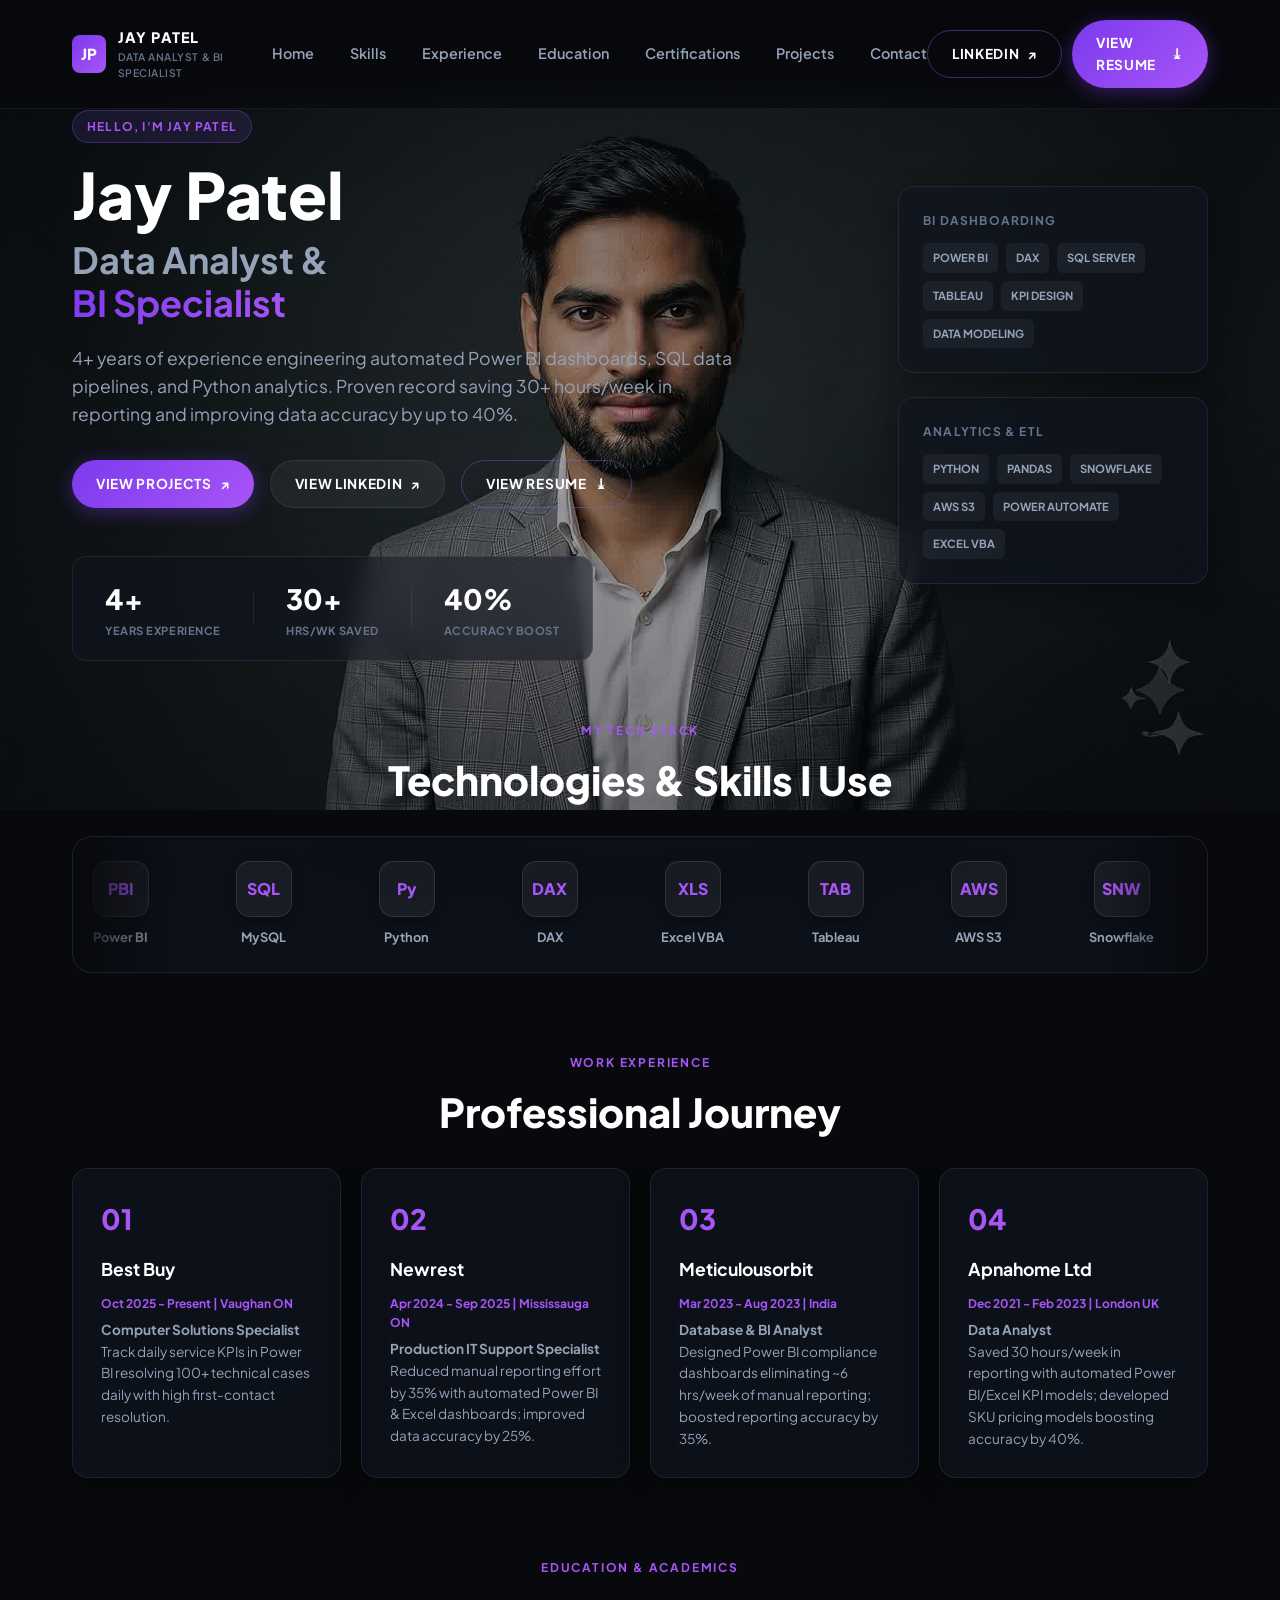
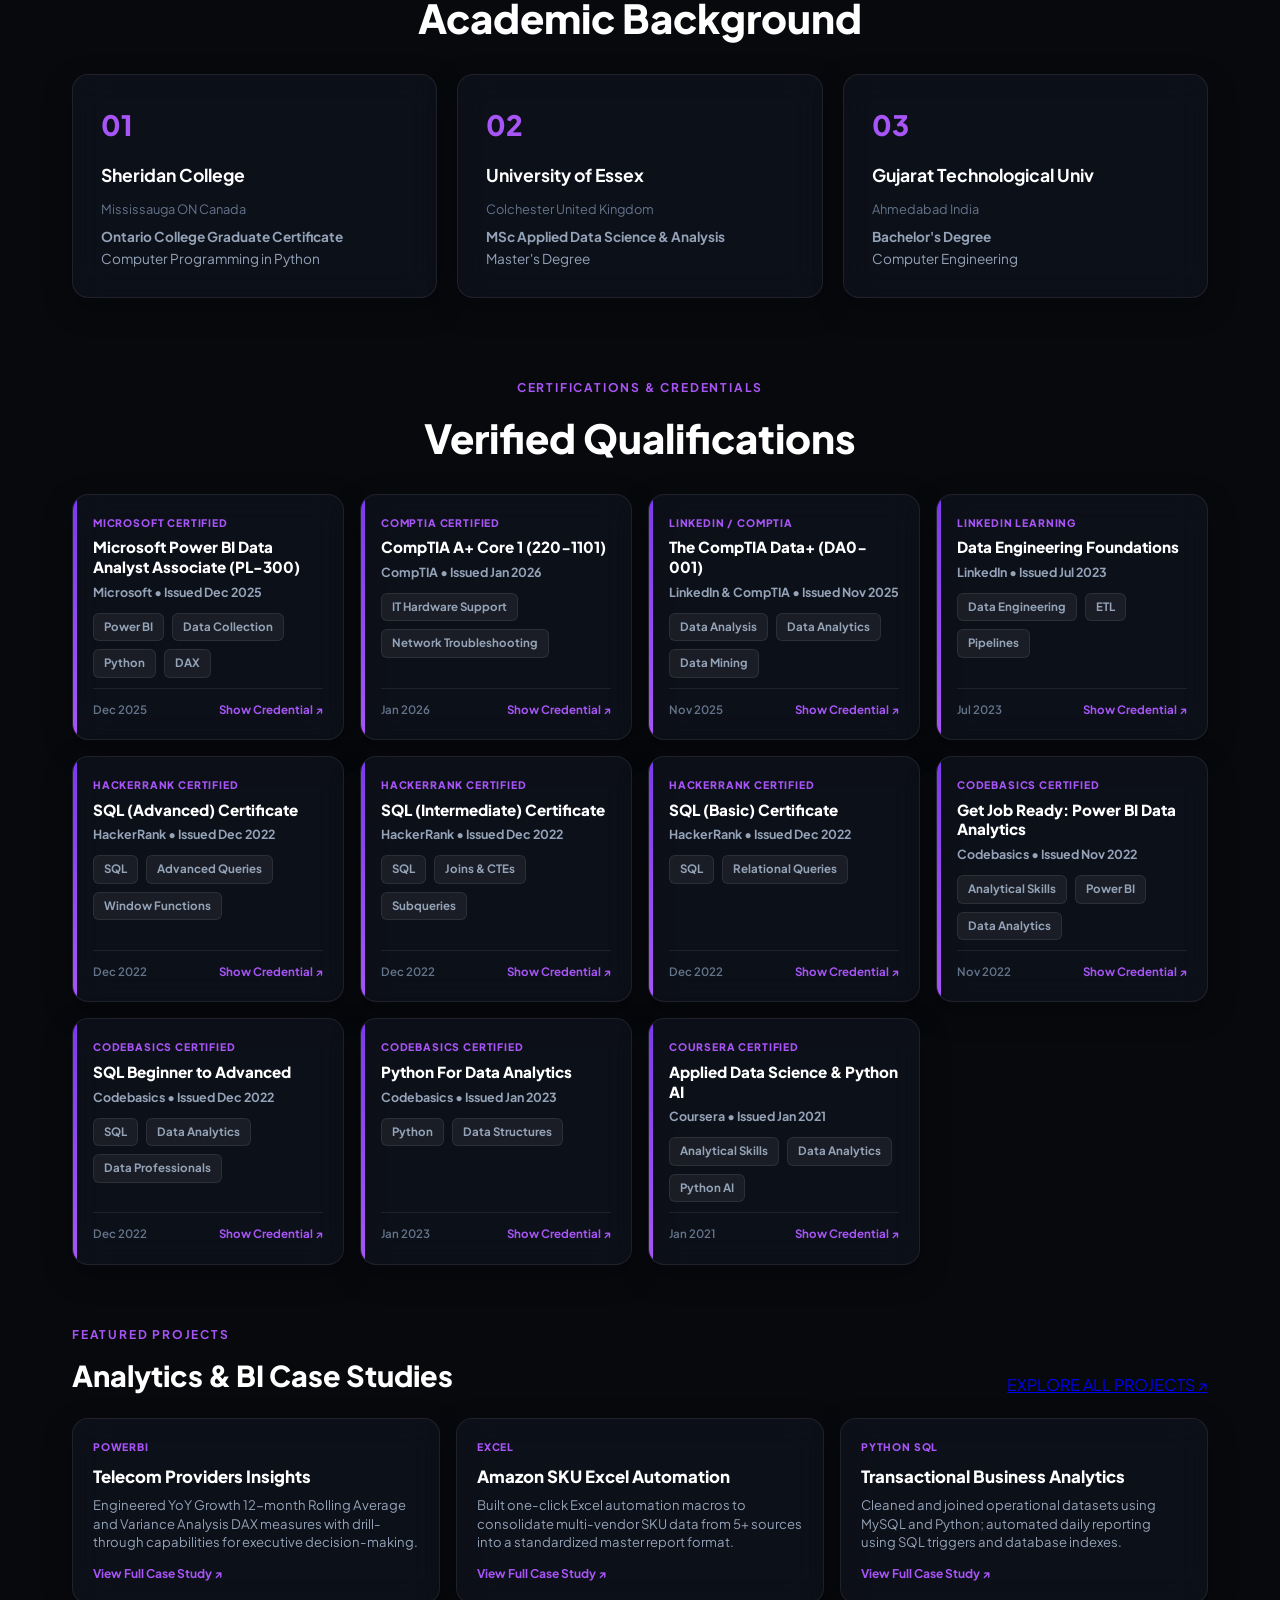
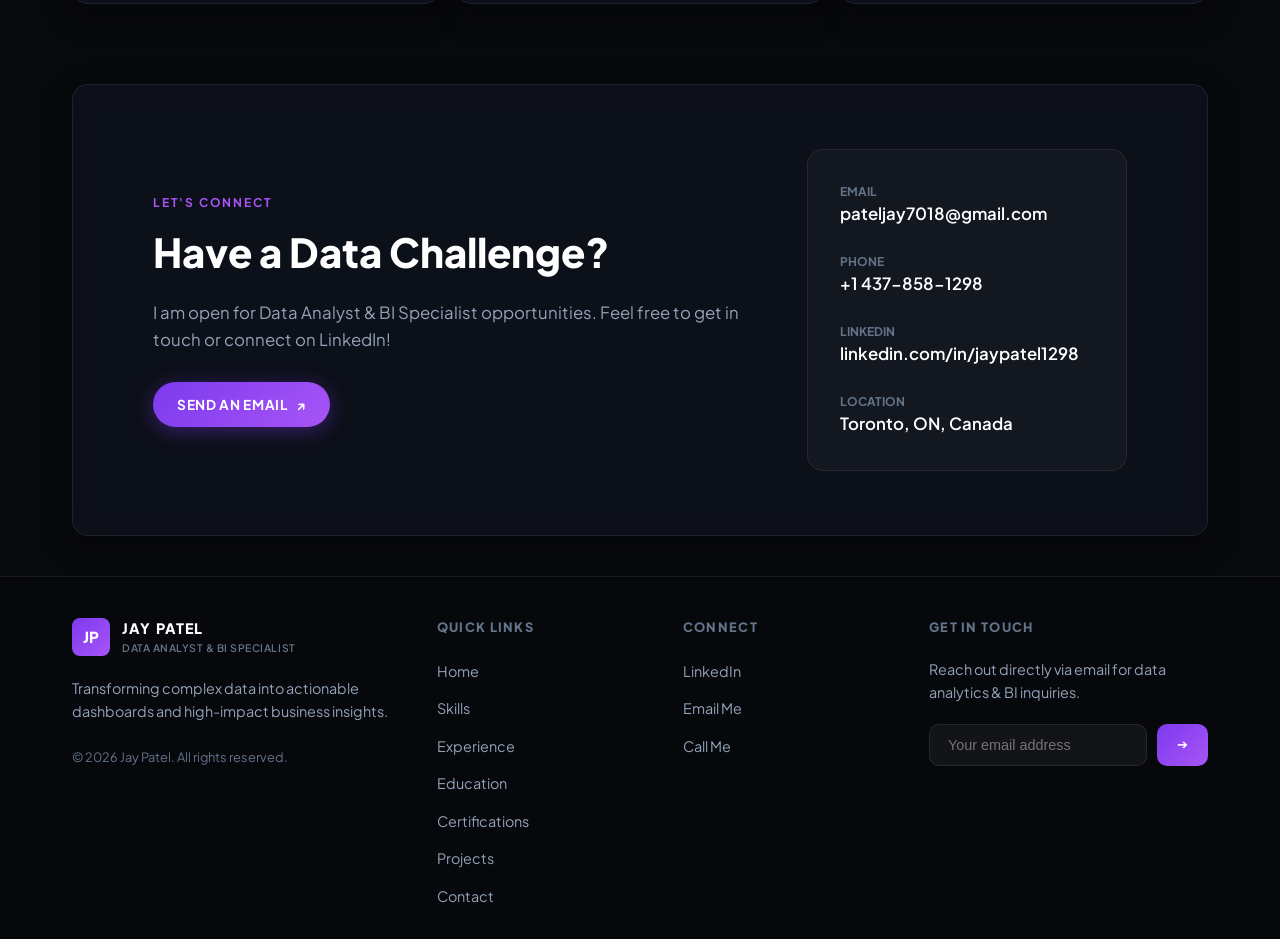
==== index.html @ a5190599 "Initial commit: Dynamic Jay Patel Data Analyst Portfolio Website" ====
<!DOCTYPE html>
<html lang="en">
<head>
  <meta charset="UTF-8" />
  <meta name="viewport" content="width=device-width, initial-scale=1.0" />
  <title>Jay Patel — Data Analyst & BI Specialist</title>
  <link rel="preconnect" href="https://fonts.googleapis.com" />
  <link rel="preconnect" href="https://fonts.gstatic.com" crossorigin />
  <link href="https://fonts.googleapis.com/css2?family=Plus+Jakarta+Sans:wght@300;400;500;600;700;800&display=swap" rel="stylesheet" />
  <link rel="stylesheet" href="style.css" />
</head>
<body>

  <!-- Loading indicator -->
  <div id="loader" class="loader-container">
    <div class="loader-track">
      <div id="loader-bar" class="loader-bar"></div>
    </div>
    <div id="loader-text" class="loader-text">Loading 0%</div>
  </div>

  <!-- Background Scroll Animation Canvas -->
  <div class="canvas-container">
    <canvas id="scroll-canvas"></canvas>
    <div class="canvas-overlay"></div>
  </div>

  <!-- Main Website Content Wrapper -->
  <div id="content-wrapper">

    <!-- Header Navigation (Unified Component) -->
    <header class="navbar">
      <div class="nav-container">
        <a href="index.html#hero" class="brand-logo">
          <span class="logo-badge">JP</span>
          <div class="logo-text">
            <span class="logo-name">JAY PATEL</span>
            <span class="logo-sub">DATA ANALYST & BI SPECIALIST</span>
          </div>
        </a>

        <nav class="nav-menu">
          <a href="index.html#hero" class="nav-link active">Home</a>
          <a href="index.html#skills" class="nav-link">Skills</a>
          <a href="index.html#experience" class="nav-link">Experience</a>
          <a href="index.html#education" class="nav-link">Education</a>
          <a href="index.html#certifications" class="nav-link">Certifications</a>
          <a href="projects.html" class="nav-link">Projects</a>
          <a href="index.html#contact" class="nav-link">Contact</a>
        </nav>

        <div class="nav-actions" style="display: flex; gap: 10px; align-items: center;">
          <a href="https://www.linkedin.com/in/jaypatel1298/" target="_blank" rel="noopener" class="btn btn-outline nav-cta">LINKEDIN <span class="arrow">↗</span></a>
          <a href="assets/Jay_Patel_Resume.html" target="_blank" class="btn btn-primary nav-cta">VIEW RESUME <span class="arrow">⤓</span></a>
        </div>
      </div>
    </header>

    <!-- Hero Section -->
    <section id="hero" class="hero-section">
      <div class="container hero-grid">
        <div class="hero-content">
          <div class="pill-badge">HELLO, I'M JAY PATEL</div>
          <h1 class="hero-name">Jay Patel</h1>
          <h2 class="hero-title">Data Analyst & <br /><span class="gradient-text">BI Specialist</span></h2>
          <p class="hero-description">
            4+ years of experience engineering automated Power BI dashboards, SQL data pipelines, and Python analytics. Proven record saving 30+ hours/week in reporting and improving data accuracy by up to 40%.
          </p>

          <div class="hero-actions">
            <a href="projects.html" class="btn btn-primary">VIEW PROJECTS <span class="arrow">↗</span></a>
            <a href="https://www.linkedin.com/in/jaypatel1298/" target="_blank" rel="noopener" class="btn btn-glass">VIEW LINKEDIN <span class="arrow">↗</span></a>
            <a href="assets/Jay_Patel_Resume.html" target="_blank" class="btn btn-outline">VIEW RESUME <span class="arrow">⤓</span></a>
          </div>

          <div class="hero-stats">
            <div class="stat-item">
              <span class="stat-num">4+</span>
              <span class="stat-label">YEARS EXPERIENCE</span>
            </div>
            <div class="stat-divider"></div>
            <div class="stat-item">
              <span class="stat-num">30+</span>
              <span class="stat-label">HRS/WK SAVED</span>
            </div>
            <div class="stat-divider"></div>
            <div class="stat-item">
              <span class="stat-num">40%</span>
              <span class="stat-label">ACCURACY BOOST</span>
            </div>
          </div>
        </div>

        <div class="hero-floating-elements">
          <div class="glass-card float-card card-ai">
            <div class="card-tag">BI DASHBOARDING</div>
            <div class="ds-badges">
              <span>POWER BI</span>
              <span>DAX</span>
              <span>SQL SERVER</span>
              <span>TABLEAU</span>
              <span>KPI DESIGN</span>
              <span>DATA MODELING</span>
            </div>
          </div>

          <div class="glass-card float-card card-ds">
            <div class="card-tag">ANALYTICS & ETL</div>
            <div class="ds-badges">
              <span>PYTHON</span>
              <span>PANDAS</span>
              <span>SNOWFLAKE</span>
              <span>AWS S3</span>
              <span>POWER AUTOMATE</span>
              <span>EXCEL VBA</span>
            </div>
          </div>
        </div>
      </div>
    </section>

    <!-- SECTION: Tech Stack & Skills Marquee Wheel (Driven 100% Dynamically from excel/skills.csv) -->
    <section id="skills" class="section" style="padding-top: 20px; padding-bottom: 40px;">
      <div class="container">
        <div class="section-header-center">
          <span class="section-subtitle">MY TECH STACK</span>
          <h2 class="section-title">Technologies & Skills I Use</h2>
        </div>

        <div class="tech-marquee-wrapper">
          <div id="skills-track" class="tech-marquee-track">
            <!-- Dynamic skills rendered live from excel/skills.csv -->
          </div>
        </div>
      </div>
    </section>

    <!-- SECTION 1: WORK EXPERIENCE (Driven 100% Dynamically from excel/experience.csv) -->
    <section id="experience" class="section">
      <div class="container">
        <div class="section-header-center">
          <span class="section-subtitle">WORK EXPERIENCE</span>
          <h2 class="section-title">Professional Journey</h2>
        </div>

        <div id="experience-grid" class="process-steps">
          <!-- Dynamic work experience cards rendered live from excel/experience.csv -->
        </div>
      </div>
    </section>

    <!-- SECTION 2: EDUCATION & ACADEMICS (Driven 100% Dynamically from excel/education.csv) -->
    <section id="education" class="section">
      <div class="container">
        <div class="section-header-center">
          <span class="section-subtitle">EDUCATION & ACADEMICS</span>
          <h2 class="section-title">Academic Background</h2>
        </div>

        <div id="education-grid" class="process-steps">
          <!-- Dynamic education cards rendered live from excel/education.csv -->
        </div>
      </div>
    </section>

    <!-- SECTION 3: CERTIFICATIONS & CREDENTIALS (Driven 100% Dynamically from excel/certifications.csv) -->
    <section id="certifications" class="section">
      <div class="container">
        <div class="section-header-center">
          <span class="section-subtitle">CERTIFICATIONS & CREDENTIALS</span>
          <h2 class="section-title">Verified Qualifications</h2>
        </div>

        <div id="certs-grid" class="certs-grid">
          <!-- Dynamic certification cards rendered live from excel/certifications.csv -->
        </div>
      </div>
    </section>

    <!-- SECTION 4: FEATURED PROJECTS (Driven 100% Dynamically from excel/projects.csv) -->
    <section id="projects" class="section" style="padding-top: 20px; padding-bottom: 40px;">
      <div class="container">
        <div class="section-header" style="margin-bottom: 20px;">
          <div>
            <span class="section-subtitle">FEATURED PROJECTS</span>
            <h2 class="section-title" style="font-size: 1.8rem;">Analytics & BI Case Studies</h2>
          </div>
          <a href="projects.html" class="link-more">EXPLORE ALL PROJECTS ↗</a>
        </div>

        <div id="compact-projects-grid" class="compact-projects-grid">
          <!-- Dynamic featured project cards rendered live from excel/projects.csv -->
        </div>
      </div>
    </section>

    <!-- Contact Section -->
    <section id="contact" class="section contact-section">
      <div class="container">
        <div class="cta-box glass-card">
          <div class="cta-content">
            <span class="section-subtitle">LET'S CONNECT</span>
            <h2 class="cta-title">Have a Data Challenge?</h2>
            <p class="cta-desc">
              I am open for Data Analyst & BI Specialist opportunities. Feel free to get in touch or connect on LinkedIn!
            </p>
            <a href="mailto:pateljay7018@gmail.com" class="btn btn-primary cta-btn">SEND AN EMAIL <span class="arrow">↗</span></a>
          </div>

          <div class="cta-contact-details">
            <div class="contact-item">
              <span class="contact-label">Email</span>
              <a href="mailto:pateljay7018@gmail.com" class="contact-val">pateljay7018@gmail.com</a>
            </div>
            <div class="contact-item">
              <span class="contact-label">Phone</span>
              <a href="tel:+14378581298" class="contact-val">+1 437-858-1298</a>
            </div>
            <div class="contact-item">
              <span class="contact-label">LinkedIn</span>
              <a href="https://www.linkedin.com/in/jaypatel1298/" target="_blank" rel="noopener" class="contact-val">linkedin.com/in/jaypatel1298</a>
            </div>
            <div class="contact-item">
              <span class="contact-label">Location</span>
              <span class="contact-val">Toronto, ON, Canada</span>
            </div>
          </div>
        </div>
      </div>
    </section>

    <!-- Footer (Unified Component) -->
    <footer class="footer">
      <div class="container footer-grid">
        <div class="footer-col brand-col">
          <a href="index.html#hero" class="brand-logo">
            <span class="logo-badge">JP</span>
            <div class="logo-text">
              <span class="logo-name">JAY PATEL</span>
              <span class="logo-sub">DATA ANALYST & BI SPECIALIST</span>
            </div>
          </a>
          <p class="footer-desc">
            Transforming complex data into actionable dashboards and high-impact business insights.
          </p>
          <span class="copyright">© 2026 Jay Patel. All rights reserved.</span>
        </div>

        <div class="footer-col">
          <h4 class="footer-heading">QUICK LINKS</h4>
          <ul class="footer-links">
            <li><a href="index.html#hero">Home</a></li>
            <li><a href="index.html#skills">Skills</a></li>
            <li><a href="index.html#experience">Experience</a></li>
            <li><a href="index.html#education">Education</a></li>
            <li><a href="index.html#certifications">Certifications</a></li>
            <li><a href="projects.html">Projects</a></li>
            <li><a href="index.html#contact">Contact</a></li>
          </ul>
        </div>

        <div class="footer-col">
          <h4 class="footer-heading">CONNECT</h4>
          <ul class="footer-links">
            <li><a href="https://www.linkedin.com/in/jaypatel1298/" target="_blank" rel="noopener">LinkedIn</a></li>
            <li><a href="mailto:pateljay7018@gmail.com">Email Me</a></li>
            <li><a href="tel:+14378581298">Call Me</a></li>
          </ul>
        </div>

        <div class="footer-col newsletter-col">
          <h4 class="footer-heading">GET IN TOUCH</h4>
          <p class="newsletter-desc">Reach out directly via email for data analytics & BI inquiries.</p>
          <form class="newsletter-form" onsubmit="event.preventDefault(); window.location.href='mailto:pateljay7018@gmail.com';">
            <input type="email" placeholder="Your email address" required />
            <button type="submit" class="newsletter-btn">➔</button>
          </form>
        </div>
      </div>
    </footer>

  </div>

  <script src="script.js"></script>
  <script src="js/excel-loader.js"></script>
</body>
</html>
---- style.css ----
* {
  margin: 0;
  padding: 0;
  box-sizing: border-box;
}

:root {
  --bg-dark: #08090d;
  --card-bg: rgba(16, 20, 32, 0.65);
  --card-border: rgba(255, 255, 255, 0.08);
  --accent-purple: #8b5cf6;
  --accent-purple-light: #a855f7;
  --accent-gradient: linear-gradient(135deg, #7c3aed 0%, #a855f7 100%);
  --text-primary: #ffffff;
  --text-secondary: #94a3b8;
  --text-muted: #64748b;
  --font-family: 'Plus Jakarta Sans', -apple-system, BlinkMacSystemFont, sans-serif;
}

html {
  scroll-behavior: smooth;
}

body {
  background-color: var(--bg-dark);
  color: var(--text-primary);
  font-family: var(--font-family);
  overflow-x: hidden;
  line-height: 1.6;
}

/* Loader */
.loader-container {
  position: fixed;
  top: 0;
  left: 0;
  width: 100vw;
  height: 100vh;
  background: var(--bg-dark);
  display: flex;
  flex-direction: column;
  align-items: center;
  justify-content: center;
  z-index: 9999;
  transition: opacity 0.5s ease, visibility 0.5s ease;
}

.loader-container.hidden {
  opacity: 0;
  visibility: hidden;
  pointer-events: none;
}

.loader-track {
  width: 220px;
  height: 4px;
  background: rgba(255, 255, 255, 0.1);
  border-radius: 4px;
  overflow: hidden;
  margin-bottom: 12px;
}

.loader-bar {
  width: 0%;
  height: 100%;
  background: var(--accent-gradient);
  transition: width 0.1s linear;
}

.loader-text {
  font-size: 0.85rem;
  color: var(--text-secondary);
  letter-spacing: 0.05em;
}

/* Background Canvas Scroll Viewport */
.canvas-container {
  position: fixed;
  top: 0;
  left: 0;
  width: 100vw;
  height: 100vh;
  z-index: 0;
  pointer-events: none;
  overflow: hidden;
}

#scroll-canvas {
  display: block;
  width: 100%;
  height: 100%;
  object-fit: contain;
}

.canvas-overlay {
  position: absolute;
  top: 0;
  left: 0;
  width: 100%;
  height: 100%;
  background: radial-gradient(circle at center, rgba(8, 9, 13, 0.35) 0%, rgba(8, 9, 13, 0.75) 100%);
}

/* Main Content Wrapper */
#content-wrapper {
  position: relative;
  z-index: 10;
}

.container {
  width: 95%;
  max-width: 1560px;
  margin: 0 auto;
  padding: 0 40px;
}

/* Glassmorphism Card Utilities */
.glass-card {
  background: var(--card-bg);
  backdrop-filter: blur(16px);
  -webkit-backdrop-filter: blur(16px);
  border: 1px solid var(--card-border);
  border-radius: 16px;
  box-shadow: 0 10px 30px rgba(0, 0, 0, 0.3);
  transition: transform 0.3s ease, border-color 0.3s ease, box-shadow 0.3s ease;
}

.glass-card:hover {
  border-color: rgba(139, 92, 246, 0.3);
  box-shadow: 0 12px 40px rgba(139, 92, 246, 0.15);
}

/* Section Header Typography */
.section {
  padding: 40px 0;
}

.section-subtitle {
  font-size: 0.75rem;
  font-weight: 700;
  color: var(--accent-purple-light);
  letter-spacing: 0.15em;
  text-transform: uppercase;
  display: block;
  margin-bottom: 8px;
}

.section-title {
  font-size: 2.5rem;
  font-weight: 800;
  color: var(--text-primary);
}

.section-header {
  display: flex;
  justify-content: space-between;
  align-items: flex-end;
  margin-bottom: 24px;
}

.section-header-center {
  text-align: center;
  margin-bottom: 24px;
}

.gradient-text {
  background: var(--accent-gradient);
  -webkit-background-clip: text;
  -webkit-text-fill-color: transparent;
}

/* Buttons */
.btn {
  display: inline-flex;
  align-items: center;
  gap: 8px;
  padding: 12px 24px;
  border-radius: 50px;
  font-size: 0.85rem;
  font-weight: 700;
  letter-spacing: 0.05em;
  text-decoration: none;
  transition: all 0.3s ease;
  cursor: pointer;
}

.btn-primary {
  background: var(--accent-gradient);
  color: #ffffff;
  border: none;
  box-shadow: 0 4px 20px rgba(124, 58, 237, 0.4);
}

.btn-primary:hover {
  transform: translateY(-2px);
  box-shadow: 0 6px 24px rgba(124, 58, 237, 0.6);
}

.btn-glass {
  background: rgba(255, 255, 255, 0.05);
  color: var(--text-primary);
  border: 1px solid var(--card-border);
}

.btn-glass:hover {
  background: rgba(255, 255, 255, 0.1);
  border-color: rgba(255, 255, 255, 0.2);
}

.btn-outline {
  background: transparent;
  color: var(--text-primary);
  border: 1px solid rgba(139, 92, 246, 0.4);
}

.btn-outline:hover {
  background: rgba(139, 92, 246, 0.1);
  border-color: var(--accent-purple-light);
}

/* Navigation Bar */
.navbar {
  position: fixed;
  top: 0;
  left: 0;
  width: 100%;
  z-index: 1000;
  padding: 20px 0;
  background: rgba(8, 9, 13, 0.7);
  backdrop-filter: blur(12px);
  border-bottom: 1px solid rgba(255, 255, 255, 0.05);
}

.nav-container {
  width: 95%;
  max-width: 1560px;
  margin: 0 auto;
  padding: 0 40px;
  display: flex;
  align-items: center;
  justify-content: space-between;
}

.brand-logo {
  display: flex;
  align-items: center;
  gap: 12px;
  text-decoration: none;
}

.logo-badge {
  width: 38px;
  height: 38px;
  background: var(--accent-gradient);
  border-radius: 8px;
  display: flex;
  align-items: center;
  justify-content: center;
  font-weight: 800;
  font-size: 0.95rem;
  color: #ffffff;
}

.logo-text {
  display: flex;
  flex-direction: column;
}

.logo-name {
  font-size: 0.9rem;
  font-weight: 800;
  letter-spacing: 0.08em;
  color: var(--text-primary);
}

.logo-sub {
  font-size: 0.65rem;
  font-weight: 600;
  color: var(--text-muted);
  letter-spacing: 0.05em;
}

.nav-menu {
  display: flex;
  align-items: center;
  gap: 36px;
}

.nav-link {
  color: var(--text-secondary);
  text-decoration: none;
  font-size: 0.9rem;
  font-weight: 600;
  transition: color 0.2s ease;
}

.nav-link:hover, .nav-link.active {
  color: var(--text-primary);
}

/* Hero Section */
.hero-section {
  padding-top: 110px;
  padding-bottom: 40px;
  min-height: auto;
  display: flex;
  align-items: center;
}

.hero-grid {
  display: grid;
  grid-template-columns: 1.3fr 0.7fr;
  gap: 40px;
  align-items: center;
}

.pill-badge {
  display: inline-block;
  padding: 6px 14px;
  background: rgba(139, 92, 246, 0.12);
  border: 1px solid rgba(139, 92, 246, 0.3);
  border-radius: 50px;
  font-size: 0.75rem;
  font-weight: 700;
  color: var(--accent-purple-light);
  letter-spacing: 0.1em;
  margin-bottom: 16px;
}

.hero-name {
  font-size: 4rem;
  font-weight: 800;
  line-height: 1.1;
  margin-bottom: 8px;
}

.hero-title {
  font-size: 2.25rem;
  font-weight: 700;
  line-height: 1.2;
  color: var(--text-secondary);
  margin-bottom: 20px;
}

.hero-description {
  font-size: 1.1rem;
  color: var(--text-secondary);
  max-width: 680px;
  margin-bottom: 32px;
}

.hero-actions {
  display: flex;
  gap: 16px;
  margin-bottom: 48px;
}

.hero-stats {
  display: flex;
  align-items: center;
  gap: 32px;
  background: rgba(16, 20, 32, 0.5);
  backdrop-filter: blur(12px);
  padding: 20px 32px;
  border-radius: 14px;
  border: 1px solid var(--card-border);
  width: fit-content;
}

.stat-item {
  display: flex;
  flex-direction: column;
}

.stat-num {
  font-size: 1.75rem;
  font-weight: 800;
  color: var(--text-primary);
}

.stat-label {
  font-size: 0.7rem;
  font-weight: 700;
  color: var(--text-muted);
  letter-spacing: 0.05em;
}

.stat-divider {
  width: 1px;
  height: 36px;
  background: var(--card-border);
}

/* Hero Floating Glass Cards */
.hero-floating-elements {
  display: flex;
  flex-direction: column;
  gap: 24px;
  align-items: flex-end;
}

.float-card {
  padding: 24px;
  width: 310px;
}

.card-tag {
  font-size: 0.75rem;
  font-weight: 700;
  color: var(--text-muted);
  letter-spacing: 0.1em;
  margin-bottom: 12px;
}

.ai-graph {
  display: flex;
  gap: 10px;
  align-items: center;
  height: 40px;
  margin-bottom: 8px;
}

.ai-node {
  width: 12px;
  height: 12px;
  border-radius: 50%;
  background: var(--text-muted);
}

.ai-node.glow {
  width: 18px;
  height: 18px;
  background: var(--accent-purple-light);
  box-shadow: 0 0 15px var(--accent-purple);
}

.card-caption {
  font-size: 0.8rem;
  font-weight: 600;
  color: var(--text-secondary);
}

.ds-badges {
  display: flex;
  flex-wrap: wrap;
  gap: 8px;
}

.ds-badges span {
  font-size: 0.7rem;
  font-weight: 700;
  padding: 6px 10px;
  background: rgba(255, 255, 255, 0.05);
  border-radius: 6px;
  color: var(--text-secondary);
}

/* Tech Stack Infinite Marquee Wheel */
.tech-marquee-wrapper {
  position: relative;
  width: 100%;
  overflow: hidden;
  padding: 24px 0;
  border-radius: 20px;
  background: var(--card-bg);
  backdrop-filter: blur(16px);
  -webkit-backdrop-filter: blur(16px);
  border: 1px solid var(--card-border);
}

.tech-marquee-wrapper::before,
.tech-marquee-wrapper::after {
  content: "";
  position: absolute;
  top: 0;
  width: 100px;
  height: 100%;
  z-index: 2;
  pointer-events: none;
}

.tech-marquee-wrapper::before {
  left: 0;
  background: linear-gradient(to right, rgba(8, 9, 13, 0.95), transparent);
}

.tech-marquee-wrapper::after {
  right: 0;
  background: linear-gradient(to left, rgba(8, 9, 13, 0.95), transparent);
}

.tech-marquee-track {
  display: flex;
  align-items: center;
  gap: 48px;
  width: max-content;
  animation: marqueeScroll 25s linear infinite;
}

.tech-marquee-wrapper:hover .tech-marquee-track {
  animation-play-state: paused;
}

@keyframes marqueeScroll {
  0% { transform: translateX(0); }
  100% { transform: translateX(-50%); }
}

.tech-item {
  display: flex;
  flex-direction: column;
  align-items: center;
  gap: 10px;
  min-width: 95px;
  transition: transform 0.3s ease;
}

.tech-item:hover {
  transform: translateY(-4px);
}

.tech-icon-box {
  width: 56px;
  height: 56px;
  border-radius: 14px;
  background: rgba(255, 255, 255, 0.05);
  border: 1px solid rgba(255, 255, 255, 0.1);
  display: flex;
  align-items: center;
  justify-content: center;
  font-weight: 800;
  font-size: 1rem;
  color: var(--accent-purple-light);
  box-shadow: 0 4px 15px rgba(0, 0, 0, 0.2);
}

.tech-name {
  font-size: 0.8rem;
  font-weight: 700;
  color: var(--text-secondary);
  white-space: nowrap;
}

/* Full Projects Showcase Grid (for projects.html) */
.projects-grid {
  display: grid;
  grid-template-columns: repeat(3, 1fr);
  gap: 32px;
}

.project-card {
  overflow: hidden;
  display: flex;
  flex-direction: column;
}

.project-img-wrapper {
  position: relative;
  width: 100%;
  height: 240px;
  overflow: hidden;
  border-radius: 12px 12px 0 0;
}

.project-img-wrapper img {
  width: 100%;
  height: 100%;
  object-fit: cover;
  transition: transform 0.5s ease;
}

.project-card:hover .project-img-wrapper img {
  transform: scale(1.05);
}

.project-overlay {
  position: absolute;
  inset: 0;
  background: rgba(8, 9, 13, 0.65);
  backdrop-filter: blur(4px);
  display: flex;
  align-items: center;
  justify-content: center;
  opacity: 0;
  transition: opacity 0.3s ease;
}

.project-card:hover .project-overlay {
  opacity: 1;
}

.view-btn {
  font-size: 0.85rem;
  font-weight: 700;
  color: #ffffff;
  padding: 10px 20px;
  background: var(--accent-gradient);
  border-radius: 50px;
  box-shadow: 0 4px 15px rgba(124, 58, 237, 0.4);
  cursor: pointer;
  text-decoration: none;
}

.project-info {
  padding: 24px;
}

.project-meta {
  margin-bottom: 12px;
}

.project-name {
  font-size: 1.25rem;
  font-weight: 800;
  color: var(--text-primary);
  margin-bottom: 4px;
}

.project-cat {
  font-size: 0.78rem;
  font-weight: 700;
  color: var(--accent-purple-light);
  letter-spacing: 0.05em;
  text-transform: uppercase;
}

.project-tagline {
  font-size: 0.88rem;
  color: var(--text-secondary);
  line-height: 1.5;
}

/* Compact Featured Projects Grid (for landing page) */
.compact-projects-grid {
  display: grid;
  grid-template-columns: repeat(3, 1fr);
  gap: 16px;
}

.compact-project-card {
  padding: 20px;
  text-decoration: none;
  display: flex;
  flex-direction: column;
  justify-content: space-between;
  transition: all 0.3s ease;
}

.compact-project-card:hover {
  transform: translateY(-4px);
  border-color: rgba(139, 92, 246, 0.4);
}

.compact-project-badge {
  font-size: 0.65rem;
  font-weight: 800;
  color: var(--accent-purple-light);
  letter-spacing: 0.08em;
  margin-bottom: 8px;
}

.compact-project-title {
  font-size: 1.05rem;
  font-weight: 800;
  color: var(--text-primary);
  margin-bottom: 6px;
}

.compact-project-desc {
  font-size: 0.82rem;
  color: var(--text-secondary);
  line-height: 1.4;
  margin-bottom: 12px;
}

.compact-project-link {
  font-size: 0.75rem;
  font-weight: 700;
  color: var(--accent-purple-light);
}

/* Certifications Section Grid (Compact Square Cards) */
.certs-grid {
  display: grid;
  grid-template-columns: repeat(4, 1fr);
  gap: 16px;
}

.cert-card {
  padding: 20px;
  display: flex;
  flex-direction: column;
  justify-content: space-between;
  position: relative;
  overflow: hidden;
  min-height: 210px;
}

.cert-card::before {
  content: '';
  position: absolute;
  top: 0;
  left: 0;
  width: 4px;
  height: 100%;
  background: var(--accent-gradient);
}

.cert-badge-tag {
  font-size: 0.65rem;
  font-weight: 800;
  color: var(--accent-purple-light);
  letter-spacing: 0.08em;
  text-transform: uppercase;
  margin-bottom: 6px;
  display: block;
}

.cert-title {
  font-size: 0.95rem;
  font-weight: 800;
  color: var(--text-primary);
  line-height: 1.3;
  margin-bottom: 6px;
}

.cert-issuer {
  font-size: 0.78rem;
  font-weight: 700;
  color: var(--text-secondary);
  margin-bottom: 10px;
}

.cert-desc {
  font-size: 0.8rem;
  color: var(--text-muted);
  line-height: 1.4;
  margin-bottom: 12px;
}

.cert-footer {
  display: flex;
  justify-content: space-between;
  align-items: center;
  border-top: 1px solid var(--card-border);
  padding-top: 12px;
  margin-top: 10px;
}

.cert-date {
  font-size: 0.72rem;
  font-weight: 600;
  color: var(--text-muted);
}

.cert-verify {
  font-size: 0.72rem;
  font-weight: 700;
  color: var(--accent-purple-light);
  text-decoration: none;
}

.cert-verify:hover {
  text-decoration: underline;
}

.project-tech-tags {
  display: flex;
  flex-wrap: wrap;
  gap: 8px;
  margin-top: 10px;
}

.project-tech-tags span {
  font-size: 0.72rem;
  font-weight: 700;
  padding: 4px 10px;
  background: rgba(255, 255, 255, 0.06);
  border: 1px solid rgba(255, 255, 255, 0.08);
  border-radius: 6px;
  color: var(--text-secondary);
}

/* Process Section */
.process-steps {
  display: grid;
  grid-template-columns: repeat(5, 1fr);
  gap: 20px;
}

.process-card {
  padding: 28px;
  position: relative;
}

.process-num {
  font-size: 1.75rem;
  font-weight: 800;
  color: var(--accent-purple-light);
  margin-bottom: 14px;
}

.process-title {
  font-size: 1.1rem;
  font-weight: 700;
  margin-bottom: 10px;
}

.process-desc {
  font-size: 0.85rem;
  color: var(--text-secondary);
}

/* Contact CTA Box */
.cta-box {
  padding: 64px 80px;
  display: grid;
  grid-template-columns: 1.3fr 0.7fr;
  gap: 60px;
  align-items: center;
}

.cta-title {
  font-size: 2.5rem;
  font-weight: 800;
  margin-bottom: 16px;
}

.cta-desc {
  font-size: 1.05rem;
  color: var(--text-secondary);
  margin-bottom: 28px;
}

.cta-contact-details {
  display: flex;
  flex-direction: column;
  gap: 24px;
  background: rgba(255, 255, 255, 0.03);
  padding: 32px;
  border-radius: 16px;
  border: 1px solid var(--card-border);
}

.contact-item {
  display: flex;
  flex-direction: column;
}

.contact-label {
  font-size: 0.75rem;
  font-weight: 700;
  color: var(--text-muted);
  text-transform: uppercase;
}

.contact-val {
  font-size: 1.05rem;
  font-weight: 600;
  color: var(--text-primary);
  text-decoration: none;
}

.contact-val:hover {
  color: var(--accent-purple-light);
}

/* Footer */
.footer {
  padding: 40px 0 30px;
  border-top: 1px solid var(--card-border);
  background: rgba(8, 9, 13, 0.85);
  backdrop-filter: blur(10px);
}

.footer-grid {
  display: grid;
  grid-template-columns: 1.6fr 1fr 1fr 1.4fr;
  gap: 48px;
}

.footer-desc {
  font-size: 0.9rem;
  color: var(--text-secondary);
  margin: 20px 0 24px;
}

.copyright {
  font-size: 0.8rem;
  color: var(--text-muted);
  display: block;
}

.footer-heading {
  font-size: 0.8rem;
  font-weight: 800;
  letter-spacing: 0.1em;
  color: var(--text-muted);
  margin-bottom: 20px;
}

.footer-links {
  list-style: none;
  display: flex;
  flex-direction: column;
  gap: 12px;
}

.footer-links a {
  color: var(--text-secondary);
  text-decoration: none;
  font-size: 0.9rem;
  transition: color 0.2s ease;
}

.footer-links a:hover {
  color: var(--text-primary);
}

.newsletter-desc {
  font-size: 0.9rem;
  color: var(--text-secondary);
  margin-bottom: 20px;
}

.newsletter-form {
  display: flex;
  gap: 10px;
}

.newsletter-form input {
  flex: 1;
  padding: 12px 18px;
  background: rgba(255, 255, 255, 0.05);
  border: 1px solid var(--card-border);
  border-radius: 10px;
  color: #ffffff;
  outline: none;
  font-size: 0.9rem;
}

.newsletter-btn {
  padding: 12px 20px;
  background: var(--accent-gradient);
  border: none;
  border-radius: 10px;
  color: #ffffff;
  cursor: pointer;
}

/* Responsive Media Queries */
@media (max-width: 1200px) {
  .container, .nav-container { padding: 0 24px; width: 100%; }
}

@media (max-width: 992px) {
  .hero-grid { grid-template-columns: 1fr; }
  .hero-floating-elements { display: none; }
  .compact-projects-grid { grid-template-columns: 1fr 1fr; }
  .certs-grid { grid-template-columns: 1fr 1fr; }
  .process-steps { grid-template-columns: 1fr 1fr; }
  .cta-box { grid-template-columns: 1fr; padding: 40px; }
  .footer-grid { grid-template-columns: 1fr 1fr; }
}

@media (max-width: 600px) {
  .nav-menu { display: none; }
  .compact-projects-grid { grid-template-columns: 1fr; }
  .certs-grid { grid-template-columns: 1fr; }
  .process-steps { grid-template-columns: 1fr; }
  .footer-grid { grid-template-columns: 1fr; }
}
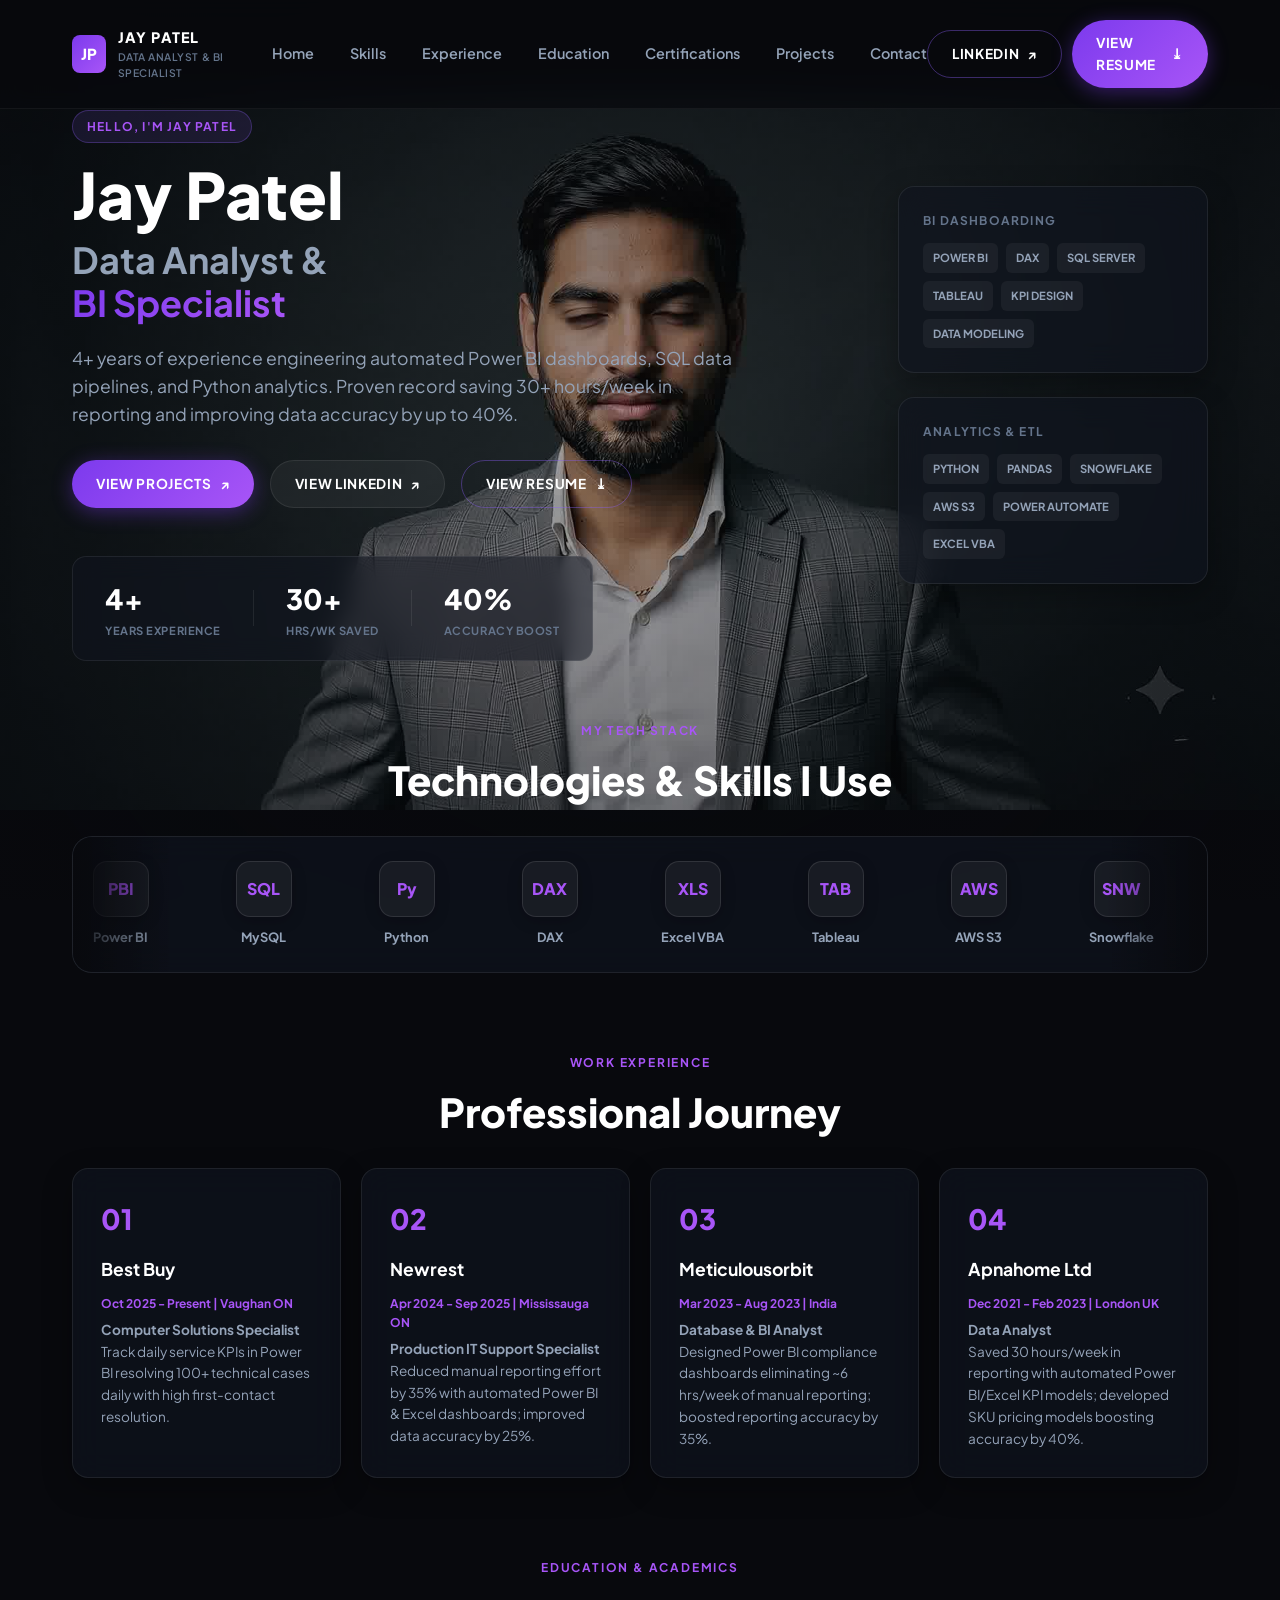
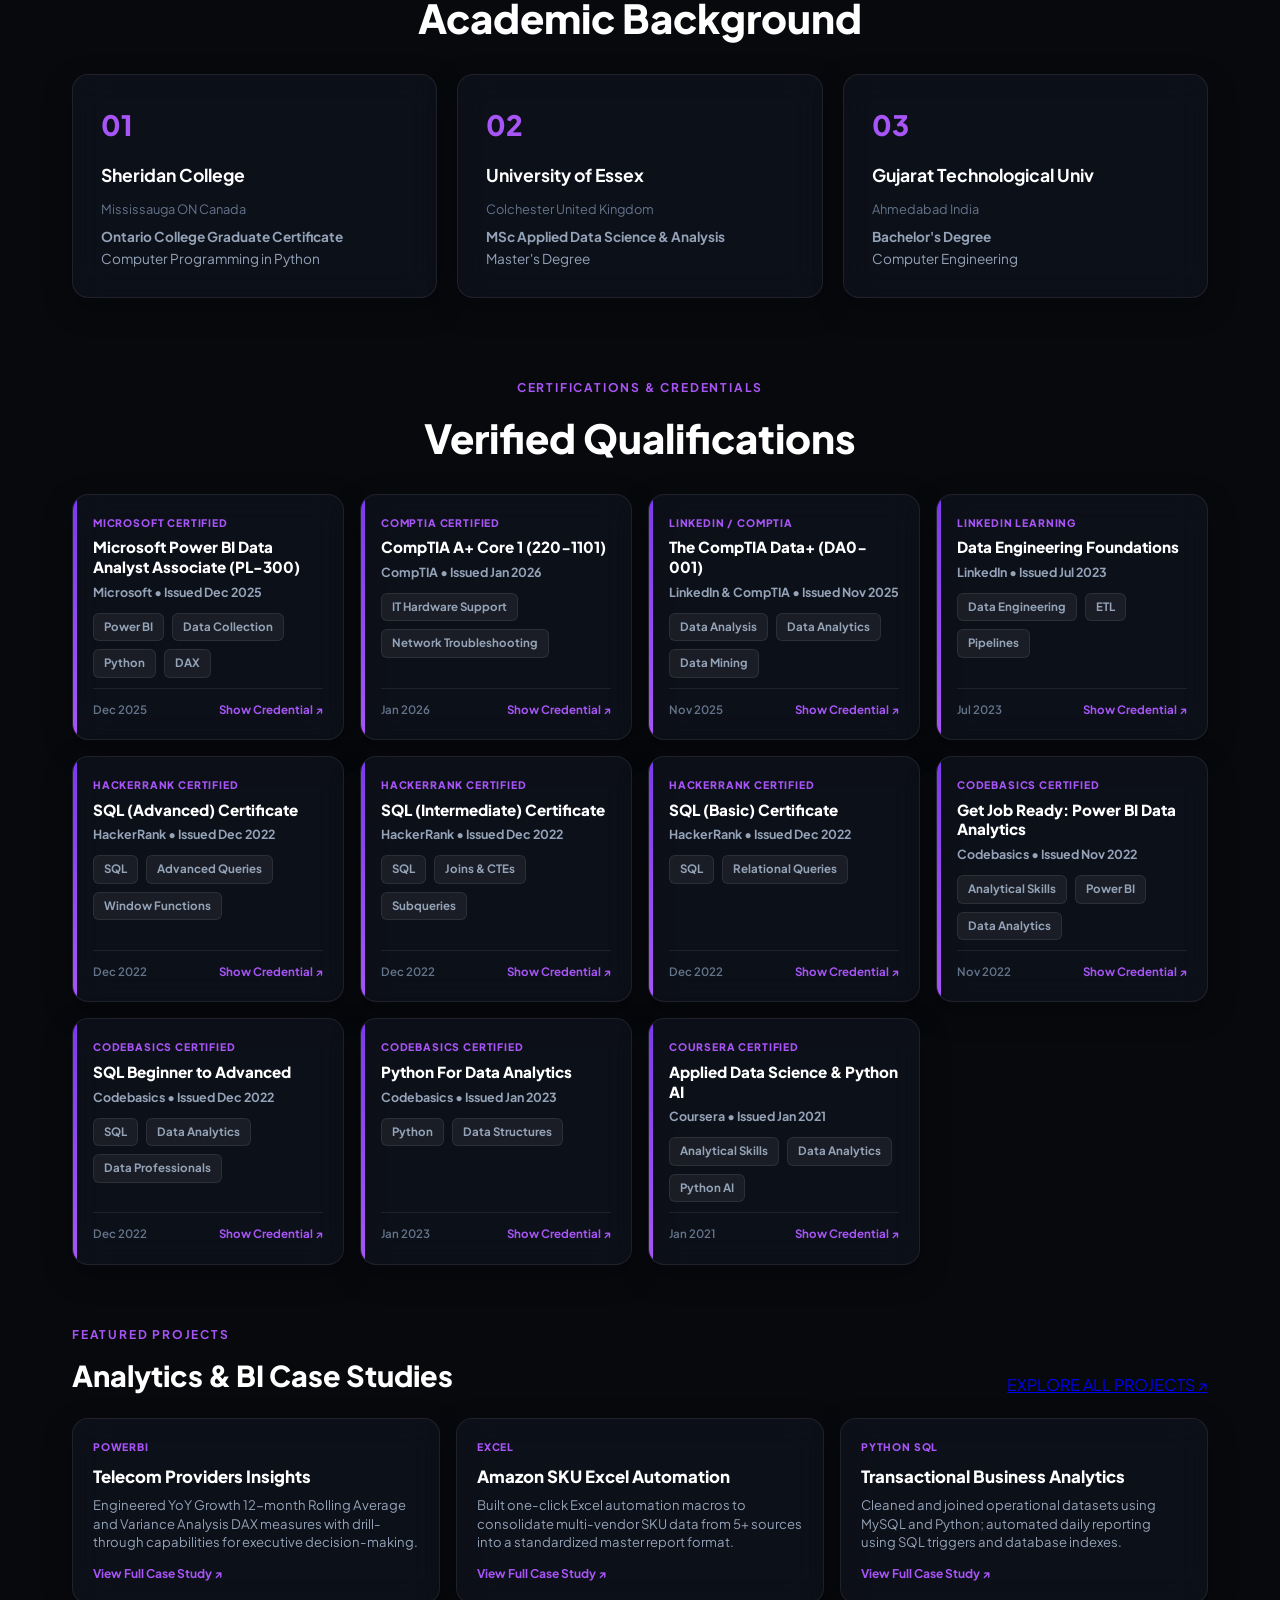
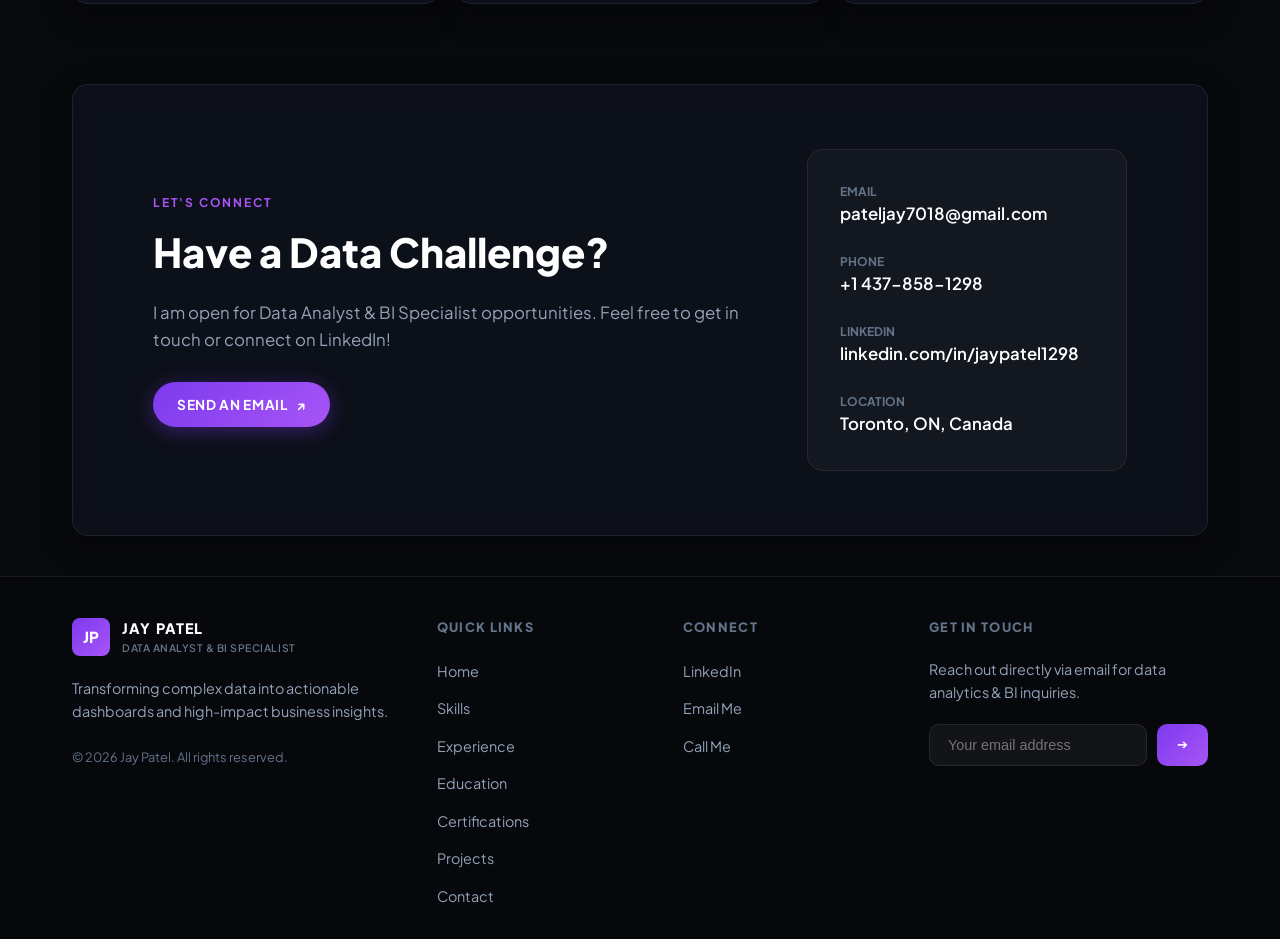
==== commit 7246369a: "Feat: Add dynamic component auto-loader for header and footer" ====
--- a/index.html
+++ b/index.html
@@ -1,14 +1,17 @@
 <!DOCTYPE html>
 <html lang="en">
+
 <head>
   <meta charset="UTF-8" />
   <meta name="viewport" content="width=device-width, initial-scale=1.0" />
-  <title>Jay Patel — Data Analyst & BI Specialist</title>
+  <title>Jay Patel - Data Analyst & BI Specialist</title>
   <link rel="preconnect" href="https://fonts.googleapis.com" />
   <link rel="preconnect" href="https://fonts.gstatic.com" crossorigin />
-  <link href="https://fonts.googleapis.com/css2?family=Plus+Jakarta+Sans:wght@300;400;500;600;700;800&display=swap" rel="stylesheet" />
+  <link href="https://fonts.googleapis.com/css2?family=Plus+Jakarta+Sans:wght@300;400;500;600;700;800&display=swap"
+    rel="stylesheet" />
   <link rel="stylesheet" href="style.css" />
 </head>
+
 <body>
 
   <!-- Loading indicator -->
@@ -28,33 +31,8 @@
   <!-- Main Website Content Wrapper -->
   <div id="content-wrapper">
 
-    <!-- Header Navigation (Unified Component) -->
-    <header class="navbar">
-      <div class="nav-container">
-        <a href="index.html#hero" class="brand-logo">
-          <span class="logo-badge">JP</span>
-          <div class="logo-text">
-            <span class="logo-name">JAY PATEL</span>
-            <span class="logo-sub">DATA ANALYST & BI SPECIALIST</span>
-          </div>
-        </a>
-
-        <nav class="nav-menu">
-          <a href="index.html#hero" class="nav-link active">Home</a>
-          <a href="index.html#skills" class="nav-link">Skills</a>
-          <a href="index.html#experience" class="nav-link">Experience</a>
-          <a href="index.html#education" class="nav-link">Education</a>
-          <a href="index.html#certifications" class="nav-link">Certifications</a>
-          <a href="projects.html" class="nav-link">Projects</a>
-          <a href="index.html#contact" class="nav-link">Contact</a>
-        </nav>
-
-        <div class="nav-actions" style="display: flex; gap: 10px; align-items: center;">
-          <a href="https://www.linkedin.com/in/jaypatel1298/" target="_blank" rel="noopener" class="btn btn-outline nav-cta">LINKEDIN <span class="arrow">↗</span></a>
-          <a href="assets/Jay_Patel_Resume.html" target="_blank" class="btn btn-primary nav-cta">VIEW RESUME <span class="arrow">⤓</span></a>
-        </div>
-      </div>
-    </header>
+    <!-- Dynamic Header Component Placeholder -->
+    <div id="header-placeholder"></div>
 
     <!-- Hero Section -->
     <section id="hero" class="hero-section">
@@ -64,13 +42,16 @@
           <h1 class="hero-name">Jay Patel</h1>
           <h2 class="hero-title">Data Analyst & <br /><span class="gradient-text">BI Specialist</span></h2>
           <p class="hero-description">
-            4+ years of experience engineering automated Power BI dashboards, SQL data pipelines, and Python analytics. Proven record saving 30+ hours/week in reporting and improving data accuracy by up to 40%.
+            4+ years of experience engineering automated Power BI dashboards, SQL data pipelines, and Python analytics.
+            Proven record saving 30+ hours/week in reporting and improving data accuracy by up to 40%.
           </p>
 
           <div class="hero-actions">
             <a href="projects.html" class="btn btn-primary">VIEW PROJECTS <span class="arrow">↗</span></a>
-            <a href="https://www.linkedin.com/in/jaypatel1298/" target="_blank" rel="noopener" class="btn btn-glass">VIEW LINKEDIN <span class="arrow">↗</span></a>
-            <a href="assets/Jay_Patel_Resume.html" target="_blank" class="btn btn-outline">VIEW RESUME <span class="arrow">⤓</span></a>
+            <a href="https://www.linkedin.com/in/jaypatel1298/" target="_blank" rel="noopener"
+              class="btn btn-glass">VIEW LINKEDIN <span class="arrow">↗</span></a>
+            <a href="assets/Jay_Patel_Resume.html" target="_blank" class="btn btn-outline">VIEW RESUME <span
+                class="arrow">⤓</span></a>
           </div>
 
           <div class="hero-stats">
@@ -202,9 +183,11 @@
             <span class="section-subtitle">LET'S CONNECT</span>
             <h2 class="cta-title">Have a Data Challenge?</h2>
             <p class="cta-desc">
-              I am open for Data Analyst & BI Specialist opportunities. Feel free to get in touch or connect on LinkedIn!
+              I am open for Data Analyst & BI Specialist opportunities. Feel free to get in touch or connect on
+              LinkedIn!
             </p>
-            <a href="mailto:pateljay7018@gmail.com" class="btn btn-primary cta-btn">SEND AN EMAIL <span class="arrow">↗</span></a>
+            <a href="mailto:pateljay7018@gmail.com" class="btn btn-primary cta-btn">SEND AN EMAIL <span
+                class="arrow">↗</span></a>
           </div>
 
           <div class="cta-contact-details">
@@ -218,7 +201,8 @@
             </div>
             <div class="contact-item">
               <span class="contact-label">LinkedIn</span>
-              <a href="https://www.linkedin.com/in/jaypatel1298/" target="_blank" rel="noopener" class="contact-val">linkedin.com/in/jaypatel1298</a>
+              <a href="https://www.linkedin.com/in/jaypatel1298/" target="_blank" rel="noopener"
+                class="contact-val">linkedin.com/in/jaypatel1298</a>
             </div>
             <div class="contact-item">
               <span class="contact-label">Location</span>
@@ -229,59 +213,14 @@
       </div>
     </section>
 
-    <!-- Footer (Unified Component) -->
-    <footer class="footer">
-      <div class="container footer-grid">
-        <div class="footer-col brand-col">
-          <a href="index.html#hero" class="brand-logo">
-            <span class="logo-badge">JP</span>
-            <div class="logo-text">
-              <span class="logo-name">JAY PATEL</span>
-              <span class="logo-sub">DATA ANALYST & BI SPECIALIST</span>
-            </div>
-          </a>
-          <p class="footer-desc">
-            Transforming complex data into actionable dashboards and high-impact business insights.
-          </p>
-          <span class="copyright">© 2026 Jay Patel. All rights reserved.</span>
-        </div>
-
-        <div class="footer-col">
-          <h4 class="footer-heading">QUICK LINKS</h4>
-          <ul class="footer-links">
-            <li><a href="index.html#hero">Home</a></li>
-            <li><a href="index.html#skills">Skills</a></li>
-            <li><a href="index.html#experience">Experience</a></li>
-            <li><a href="index.html#education">Education</a></li>
-            <li><a href="index.html#certifications">Certifications</a></li>
-            <li><a href="projects.html">Projects</a></li>
-            <li><a href="index.html#contact">Contact</a></li>
-          </ul>
-        </div>
-
-        <div class="footer-col">
-          <h4 class="footer-heading">CONNECT</h4>
-          <ul class="footer-links">
-            <li><a href="https://www.linkedin.com/in/jaypatel1298/" target="_blank" rel="noopener">LinkedIn</a></li>
-            <li><a href="mailto:pateljay7018@gmail.com">Email Me</a></li>
-            <li><a href="tel:+14378581298">Call Me</a></li>
-          </ul>
-        </div>
-
-        <div class="footer-col newsletter-col">
-          <h4 class="footer-heading">GET IN TOUCH</h4>
-          <p class="newsletter-desc">Reach out directly via email for data analytics & BI inquiries.</p>
-          <form class="newsletter-form" onsubmit="event.preventDefault(); window.location.href='mailto:pateljay7018@gmail.com';">
-            <input type="email" placeholder="Your email address" required />
-            <button type="submit" class="newsletter-btn">➔</button>
-          </form>
-        </div>
-      </div>
-    </footer>
+    <!-- Dynamic Footer Component Placeholder -->
+    <div id="footer-placeholder"></div>
 
   </div>
 
   <script src="script.js"></script>
+  <script src="js/component-loader.js"></script>
   <script src="js/excel-loader.js"></script>
 </body>
-</html>
+
+</html>
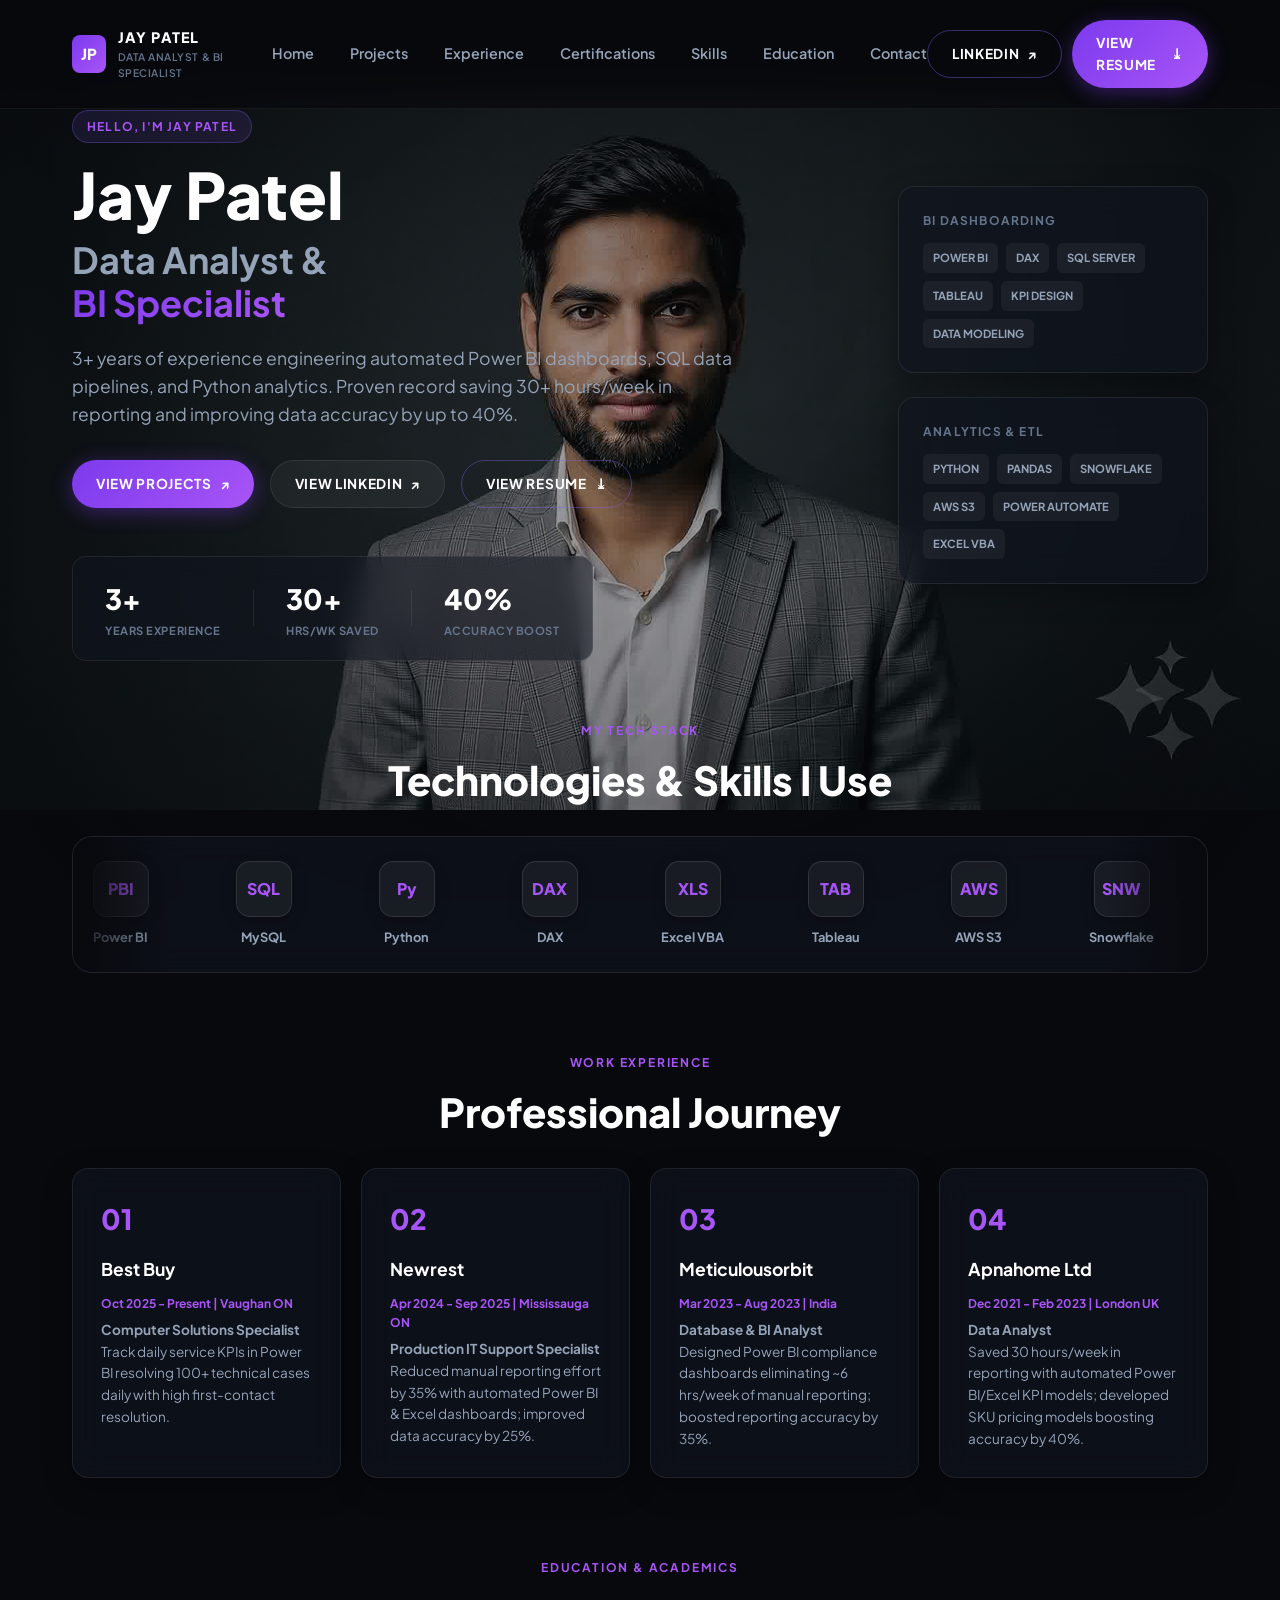
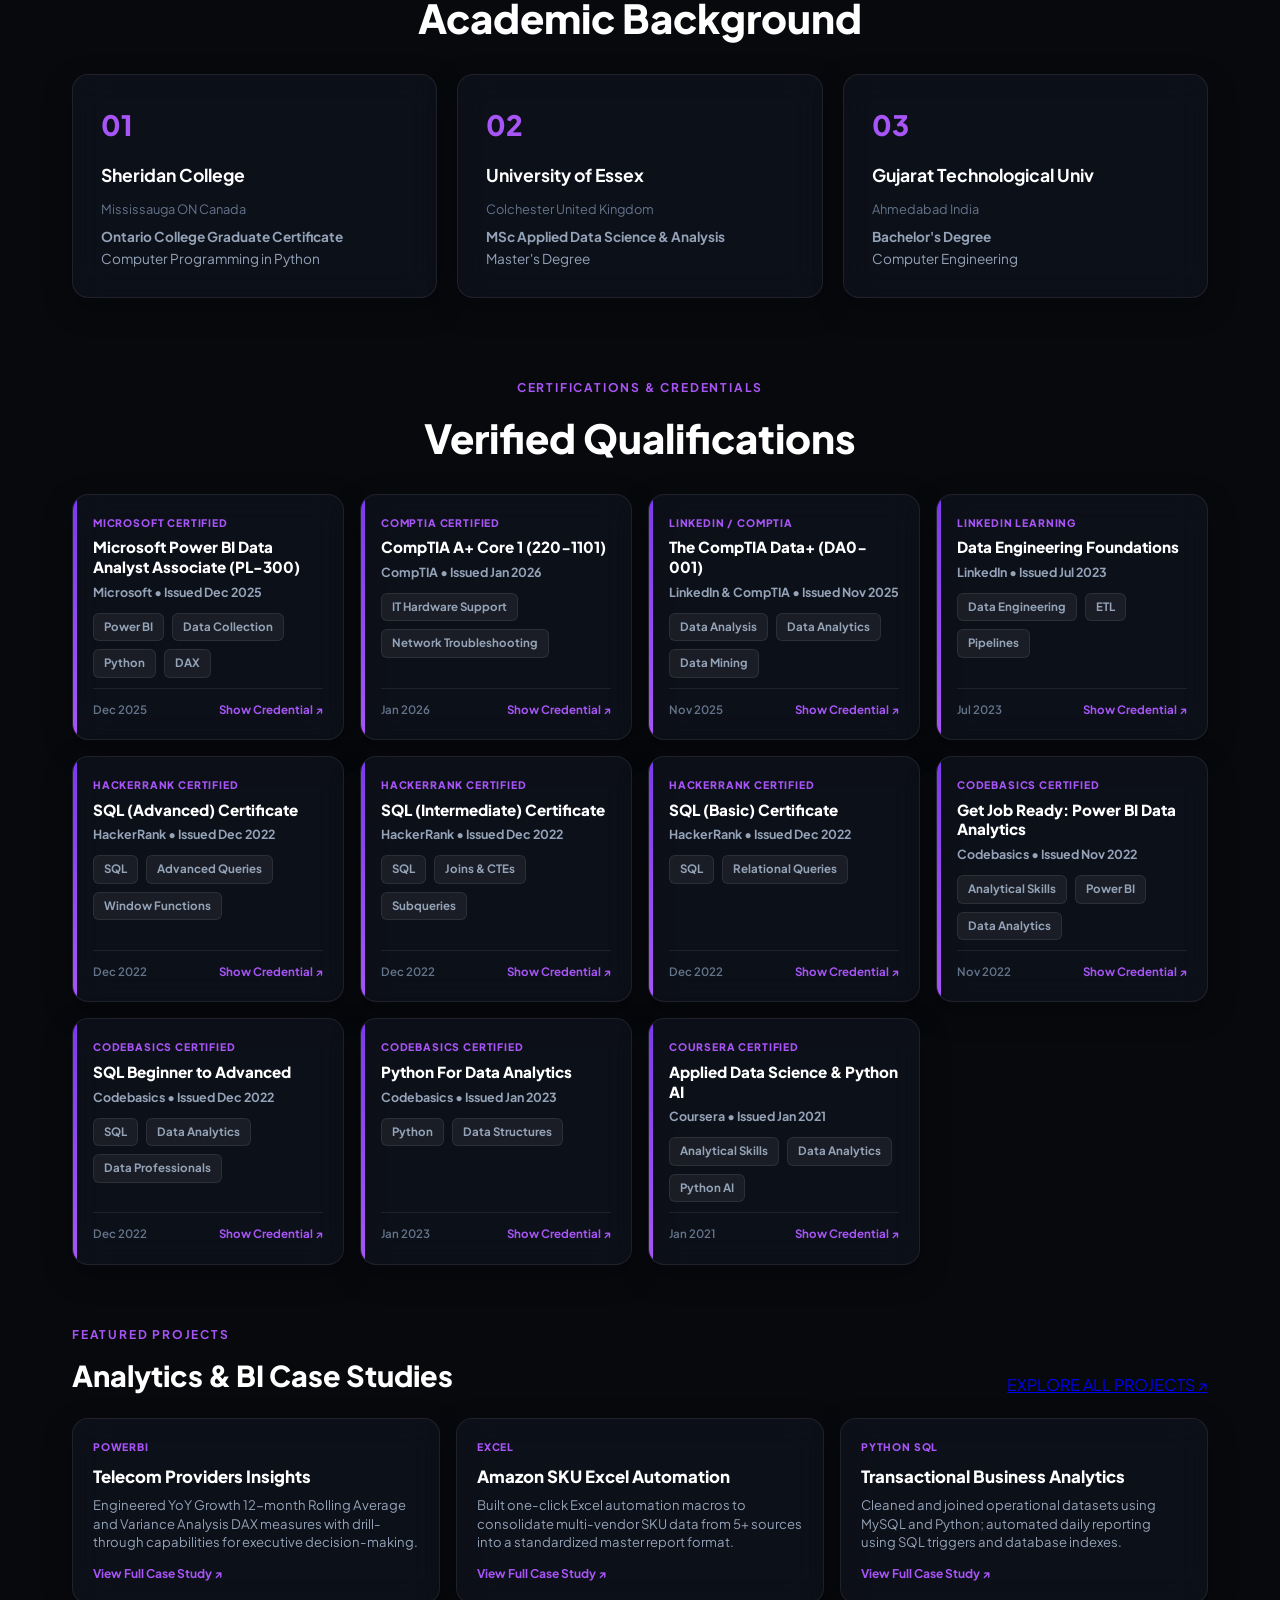
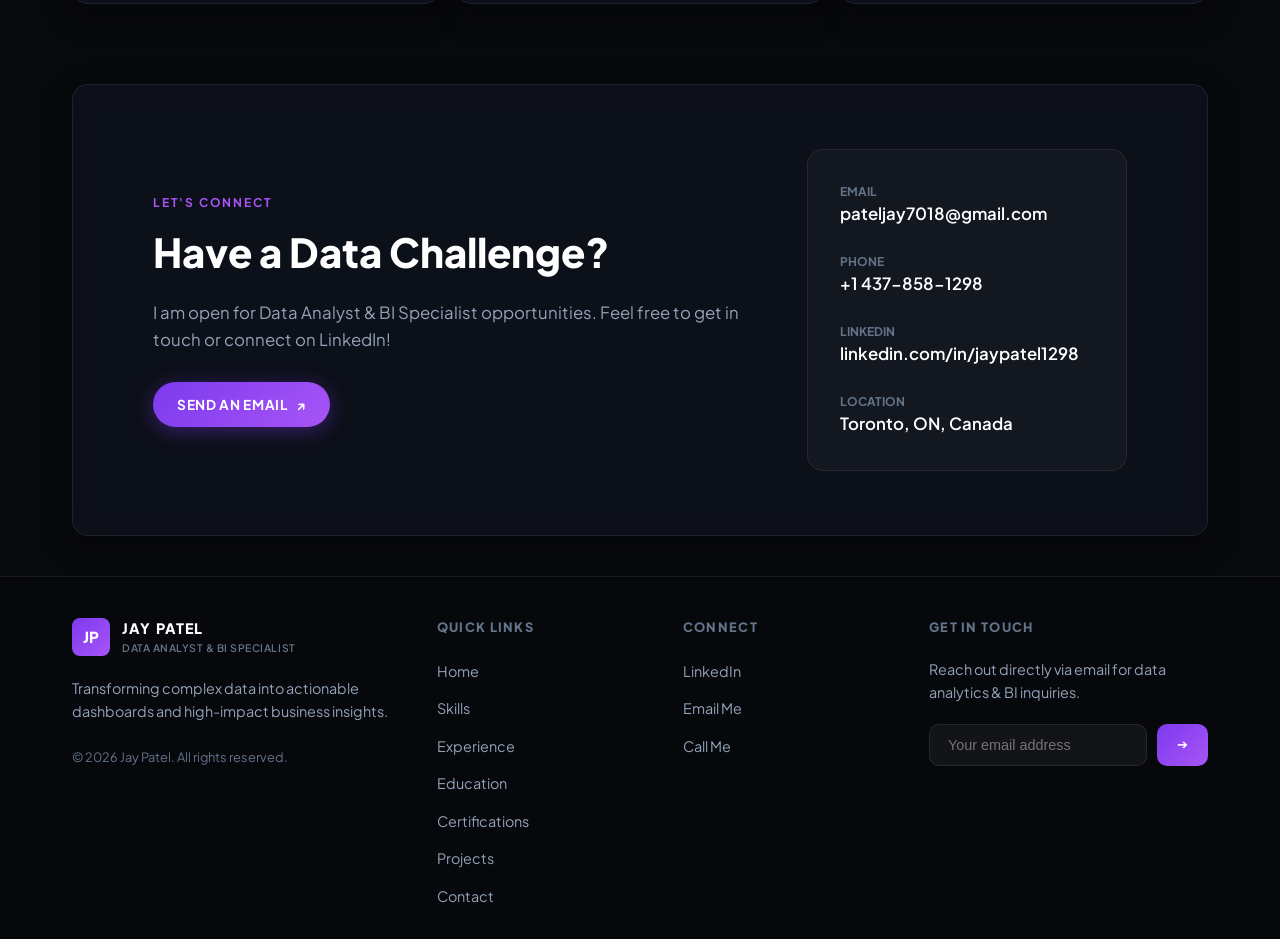
==== commit 19ede432: "Update: Update experience to 3+ years and reorder header menu items" ====
--- a/index.html
+++ b/index.html
@@ -42,7 +42,7 @@
           <h1 class="hero-name">Jay Patel</h1>
           <h2 class="hero-title">Data Analyst & <br /><span class="gradient-text">BI Specialist</span></h2>
           <p class="hero-description">
-            4+ years of experience engineering automated Power BI dashboards, SQL data pipelines, and Python analytics.
+            3+ years of experience engineering automated Power BI dashboards, SQL data pipelines, and Python analytics.
             Proven record saving 30+ hours/week in reporting and improving data accuracy by up to 40%.
           </p>
 
@@ -56,7 +56,7 @@
 
           <div class="hero-stats">
             <div class="stat-item">
-              <span class="stat-num">4+</span>
+              <span class="stat-num">3+</span>
               <span class="stat-label">YEARS EXPERIENCE</span>
             </div>
             <div class="stat-divider"></div>
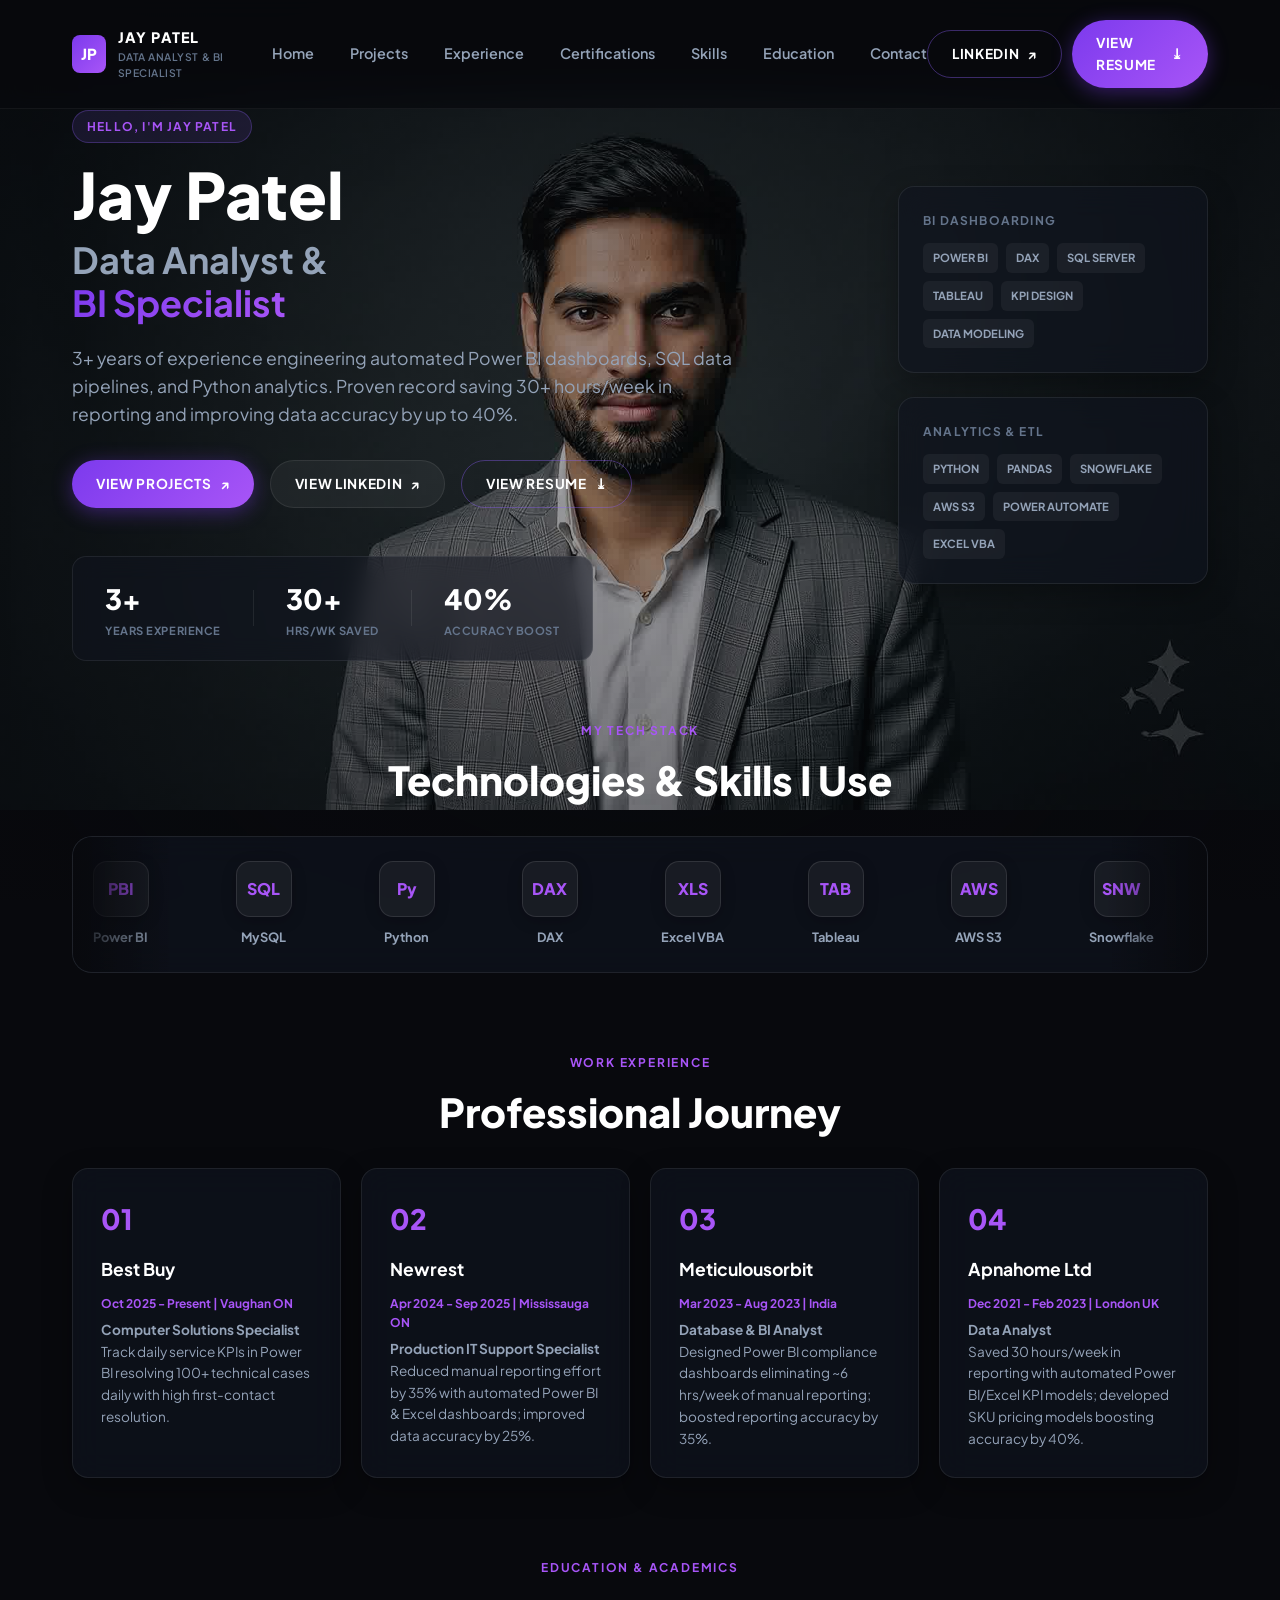
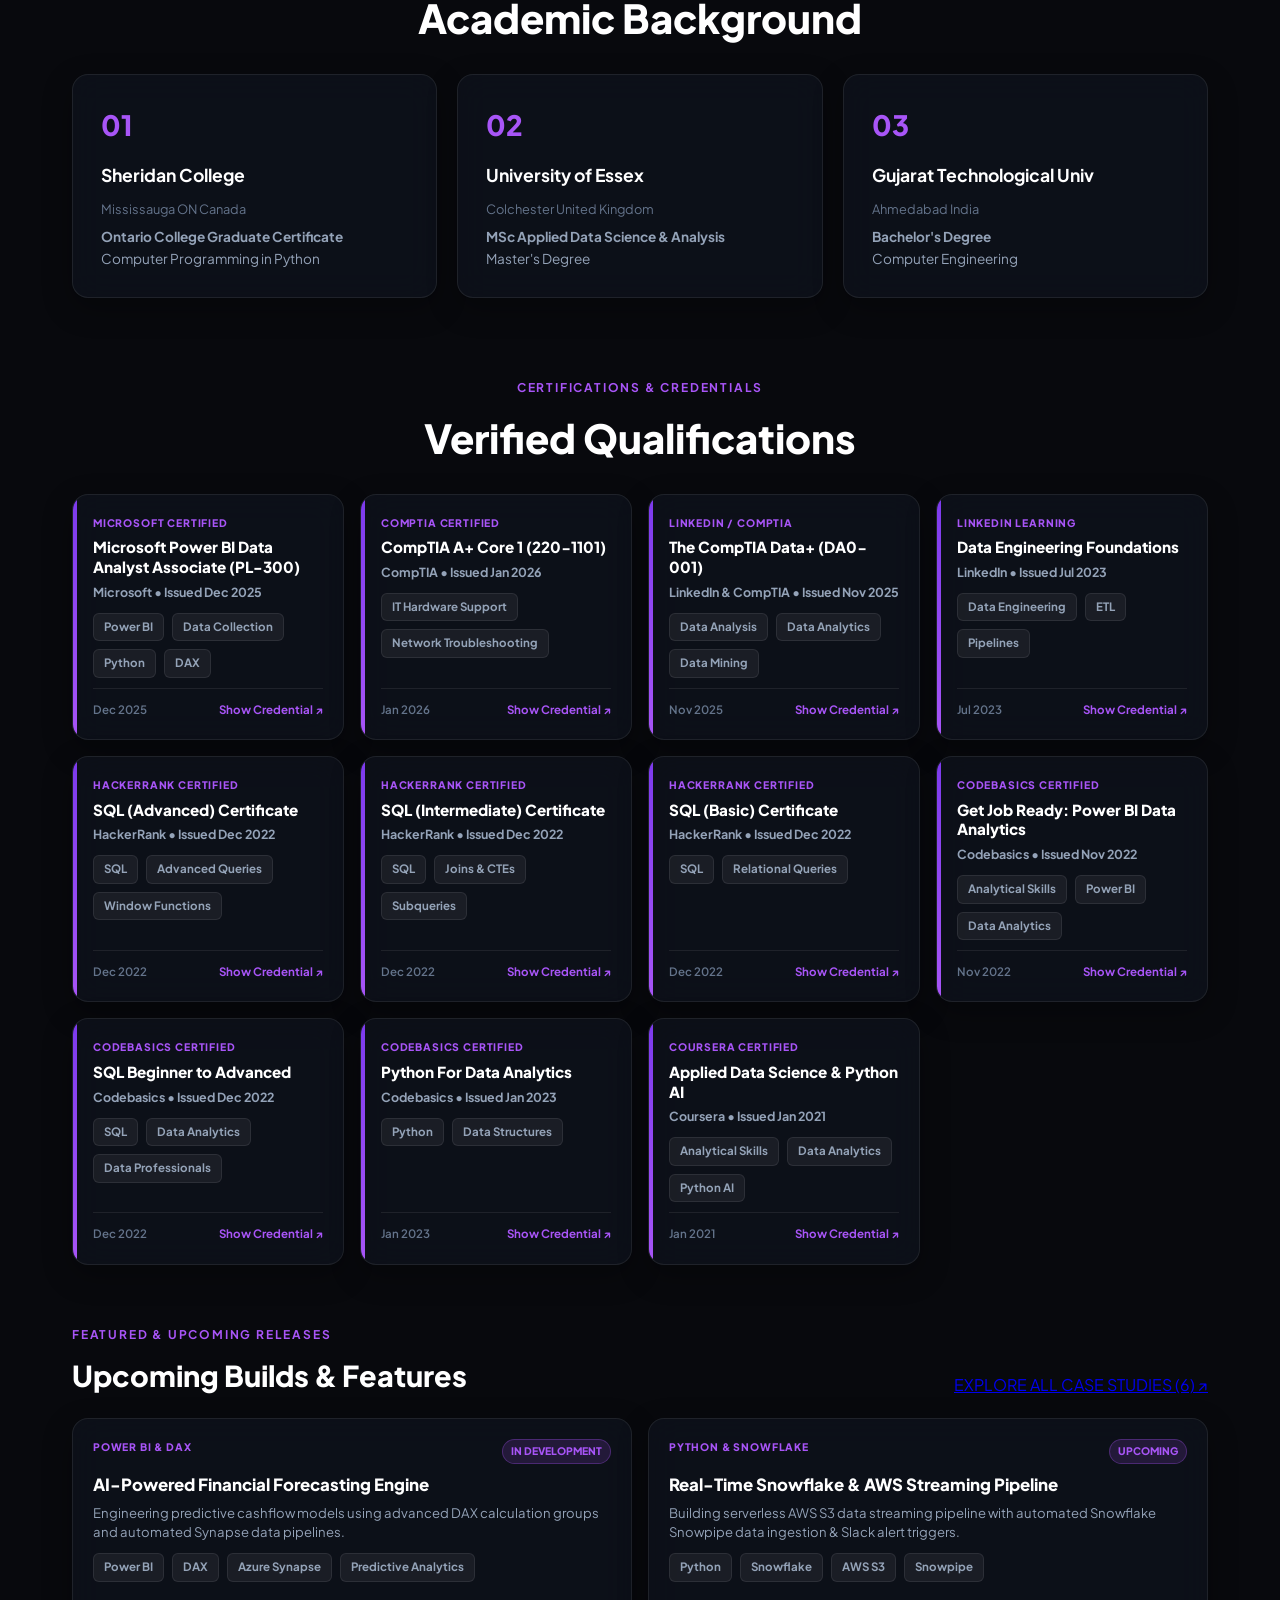
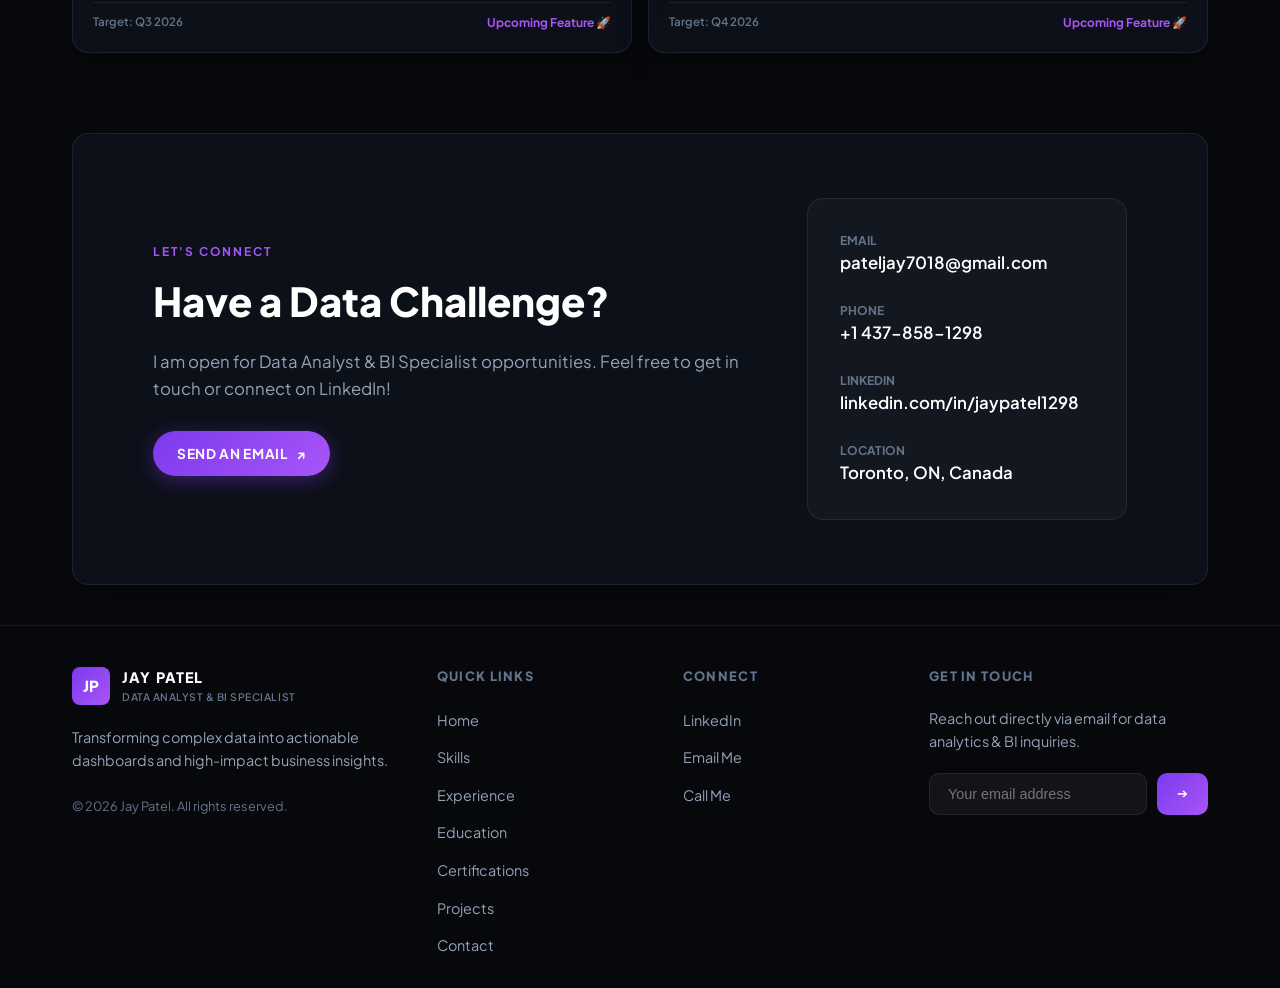
==== commit 3d48391c: "Feat: Add dedicated featured_projects.csv and section marquee wheel engine" ====
--- a/index.html
+++ b/index.html
@@ -158,19 +158,19 @@
       </div>
     </section>
 
-    <!-- SECTION 4: FEATURED PROJECTS (Driven 100% Dynamically from excel/projects.csv) -->
+    <!-- SECTION 4: UPCOMING & FEATURED PROJECTS (Driven 100% Dynamically from excel/featured_projects.csv) -->
     <section id="projects" class="section" style="padding-top: 20px; padding-bottom: 40px;">
       <div class="container">
         <div class="section-header" style="margin-bottom: 20px;">
           <div>
-            <span class="section-subtitle">FEATURED PROJECTS</span>
-            <h2 class="section-title" style="font-size: 1.8rem;">Analytics & BI Case Studies</h2>
-          </div>
-          <a href="projects.html" class="link-more">EXPLORE ALL PROJECTS ↗</a>
+            <span class="section-subtitle">FEATURED & UPCOMING RELEASES</span>
+            <h2 class="section-title" style="font-size: 1.8rem;">Upcoming Builds & Features</h2>
+          </div>
+          <a href="projects.html" class="link-more">EXPLORE ALL CASE STUDIES (6) ↗</a>
         </div>
 
         <div id="compact-projects-grid" class="compact-projects-grid">
-          <!-- Dynamic featured project cards rendered live from excel/projects.csv -->
+          <!-- Dynamic upcoming project cards rendered live from excel/featured_projects.csv -->
         </div>
       </div>
     </section>
--- a/style.css
+++ b/style.css
@@ -970,3 +970,62 @@
   .process-steps { grid-template-columns: 1fr; }
   .footer-grid { grid-template-columns: 1fr; }
 }
+
+/* Dynamic Low-Speed Auto-Scrolling Marquee Section Engine (Matching Skills Wheel) */
+.section-marquee-wrapper {
+  position: relative;
+  width: 100%;
+  overflow: hidden;
+  padding: 20px 0;
+  border-radius: 20px;
+  background: var(--card-bg);
+  backdrop-filter: blur(16px);
+  -webkit-backdrop-filter: blur(16px);
+  border: 1px solid var(--card-border);
+}
+
+.section-marquee-wrapper::before,
+.section-marquee-wrapper::after {
+  content: "";
+  position: absolute;
+  top: 0;
+  width: 90px;
+  height: 100%;
+  z-index: 2;
+  pointer-events: none;
+}
+
+.section-marquee-wrapper::before {
+  left: 0;
+  background: linear-gradient(to right, rgba(8, 9, 13, 0.95), transparent);
+}
+
+.section-marquee-wrapper::after {
+  right: 0;
+  background: linear-gradient(to left, rgba(8, 9, 13, 0.95), transparent);
+}
+
+.section-marquee-track {
+  display: flex;
+  align-items: stretch;
+  gap: 24px;
+  width: max-content;
+  animation: sectionMarqueeScroll 40s linear infinite;
+}
+
+.section-marquee-wrapper:hover .section-marquee-track {
+  animation-play-state: paused;
+}
+
+.section-marquee-track .process-card,
+.section-marquee-track .cert-card,
+.section-marquee-track .compact-project-card {
+  width: 320px;
+  flex-shrink: 0;
+}
+
+@keyframes sectionMarqueeScroll {
+  0% { transform: translateX(0); }
+  100% { transform: translateX(-50%); }
+}
+
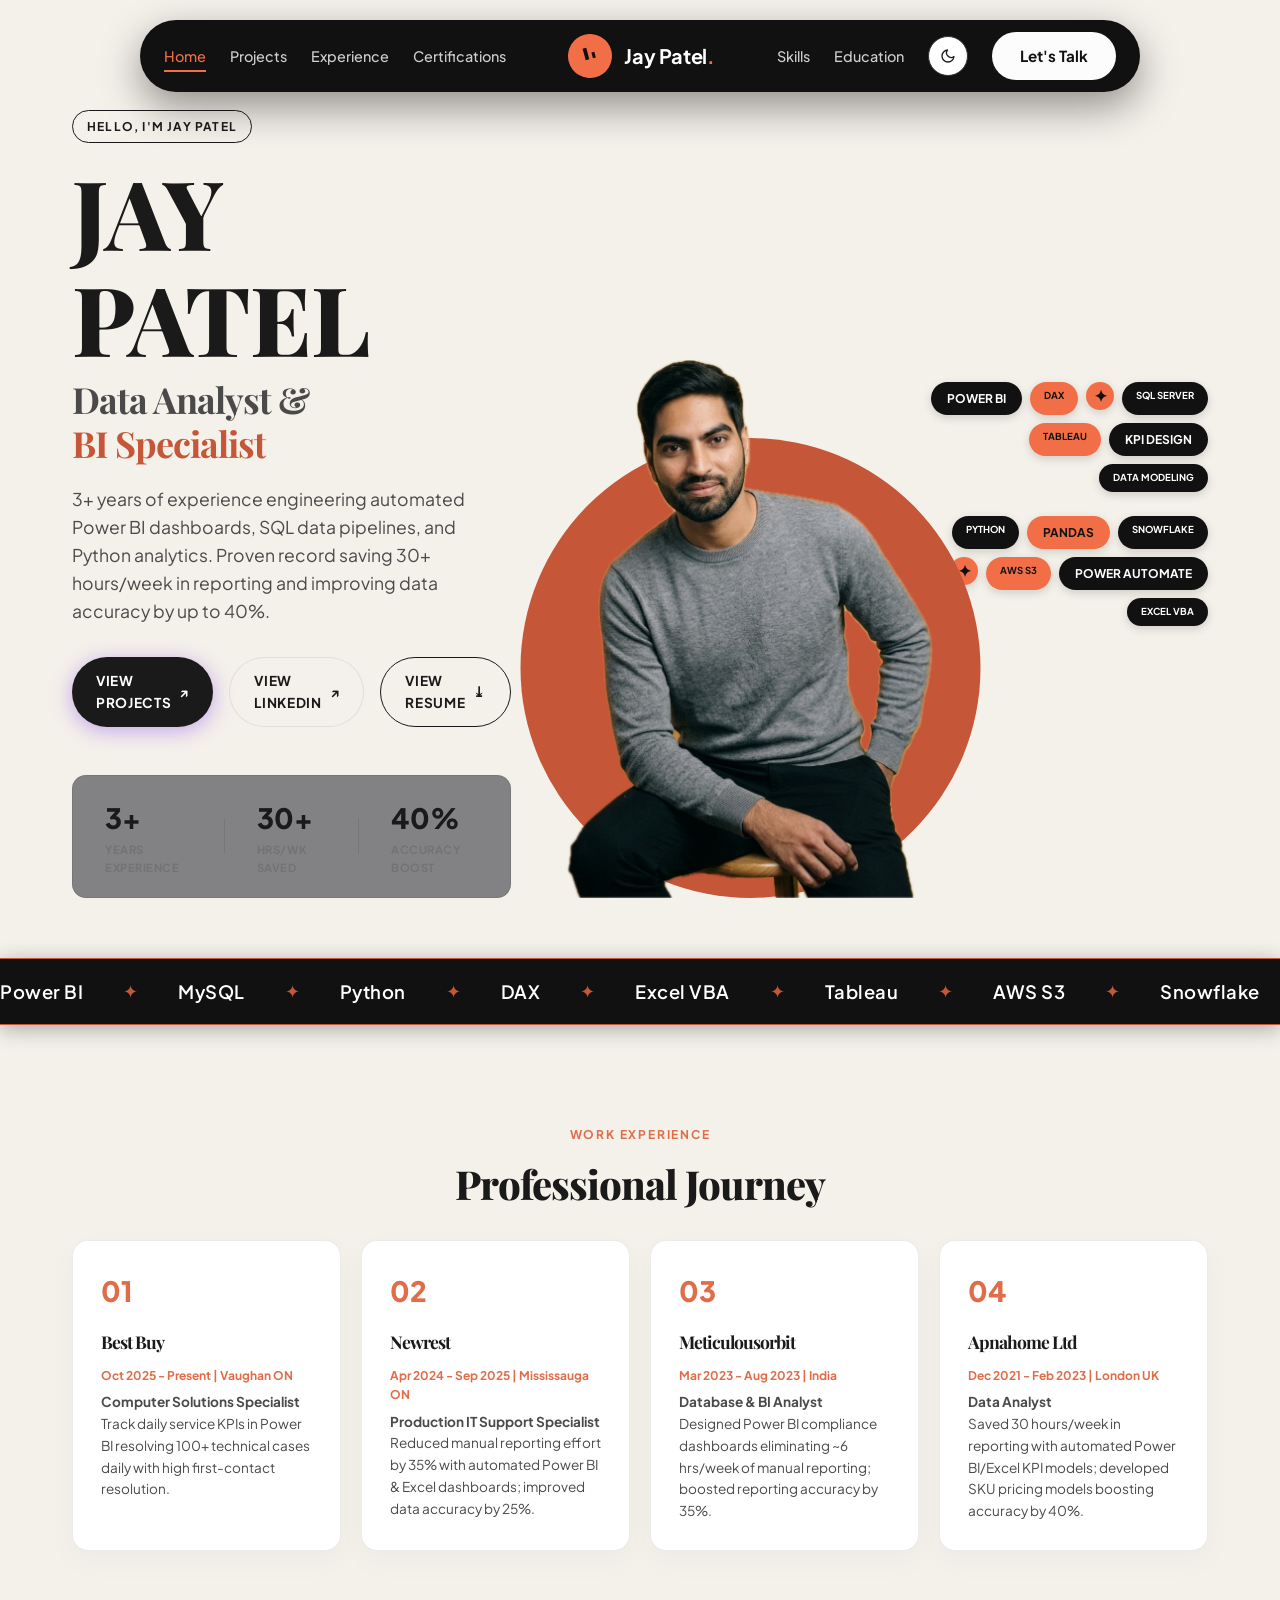
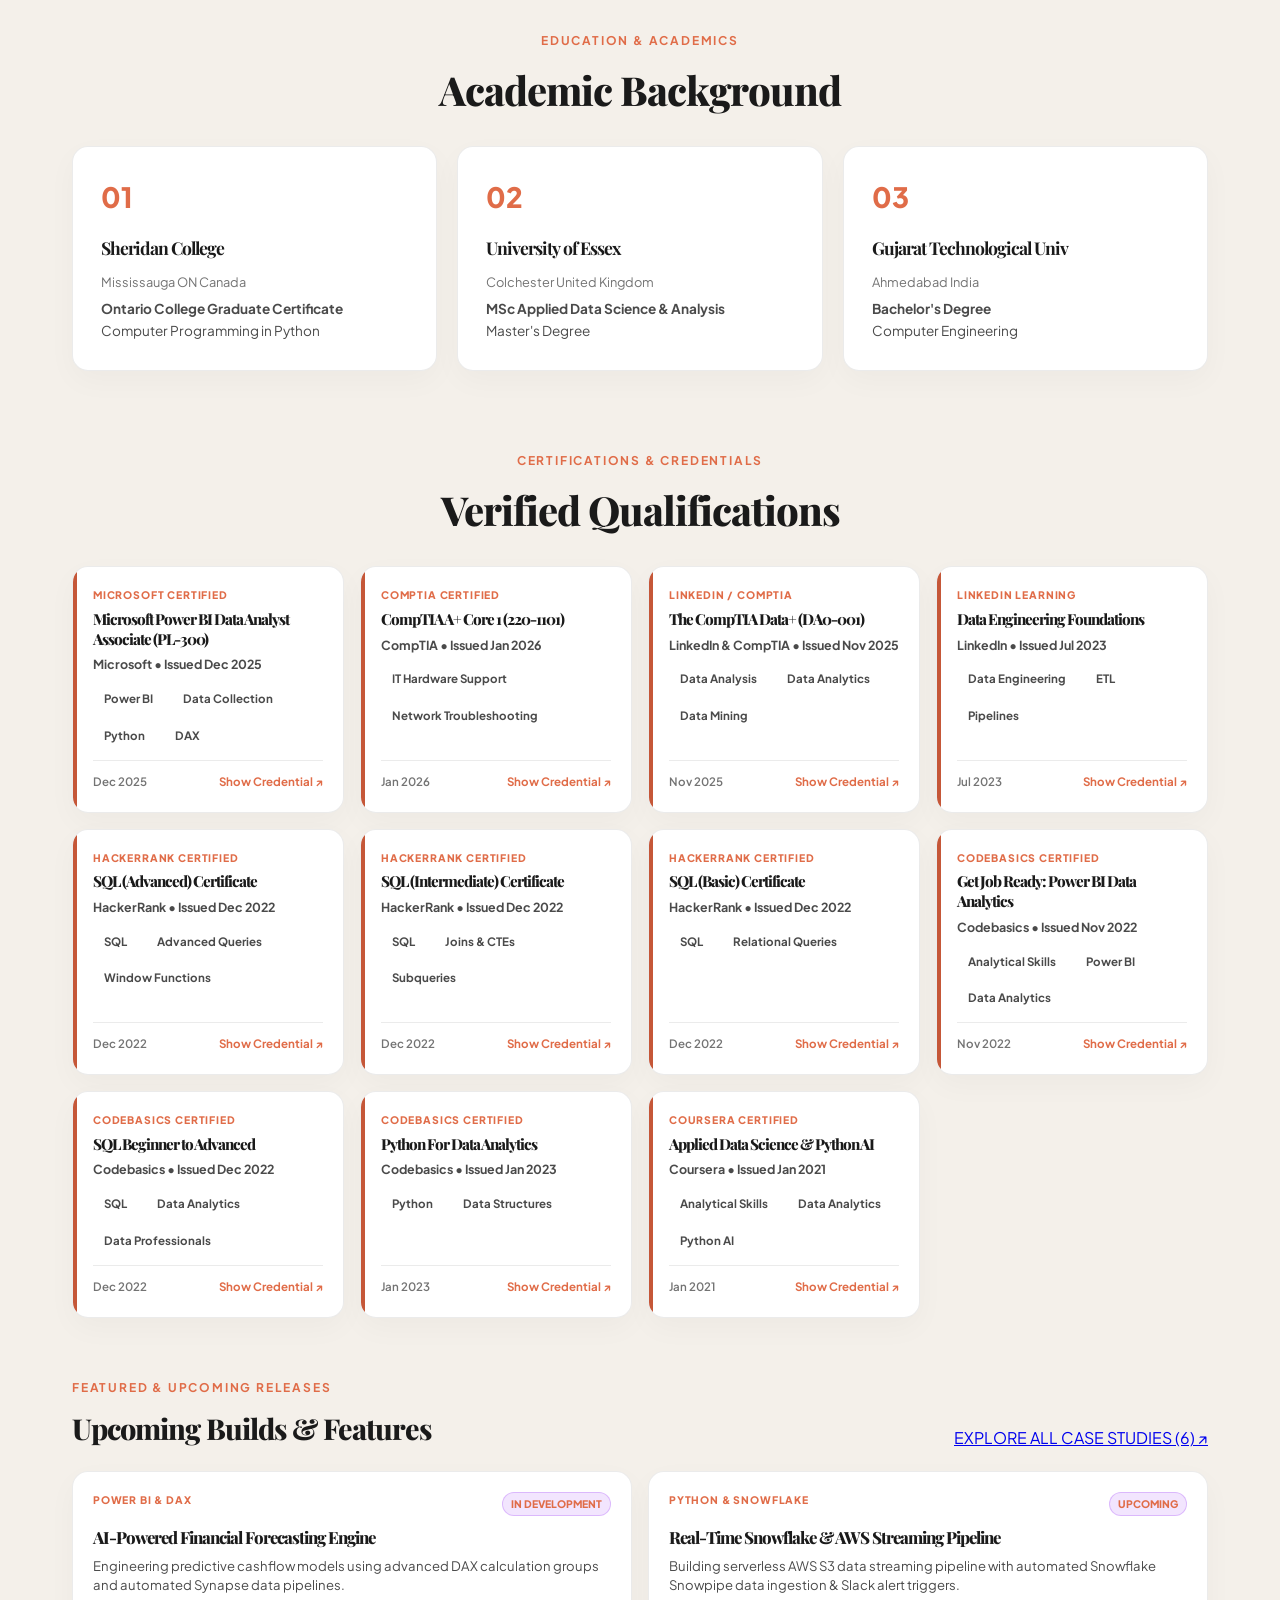
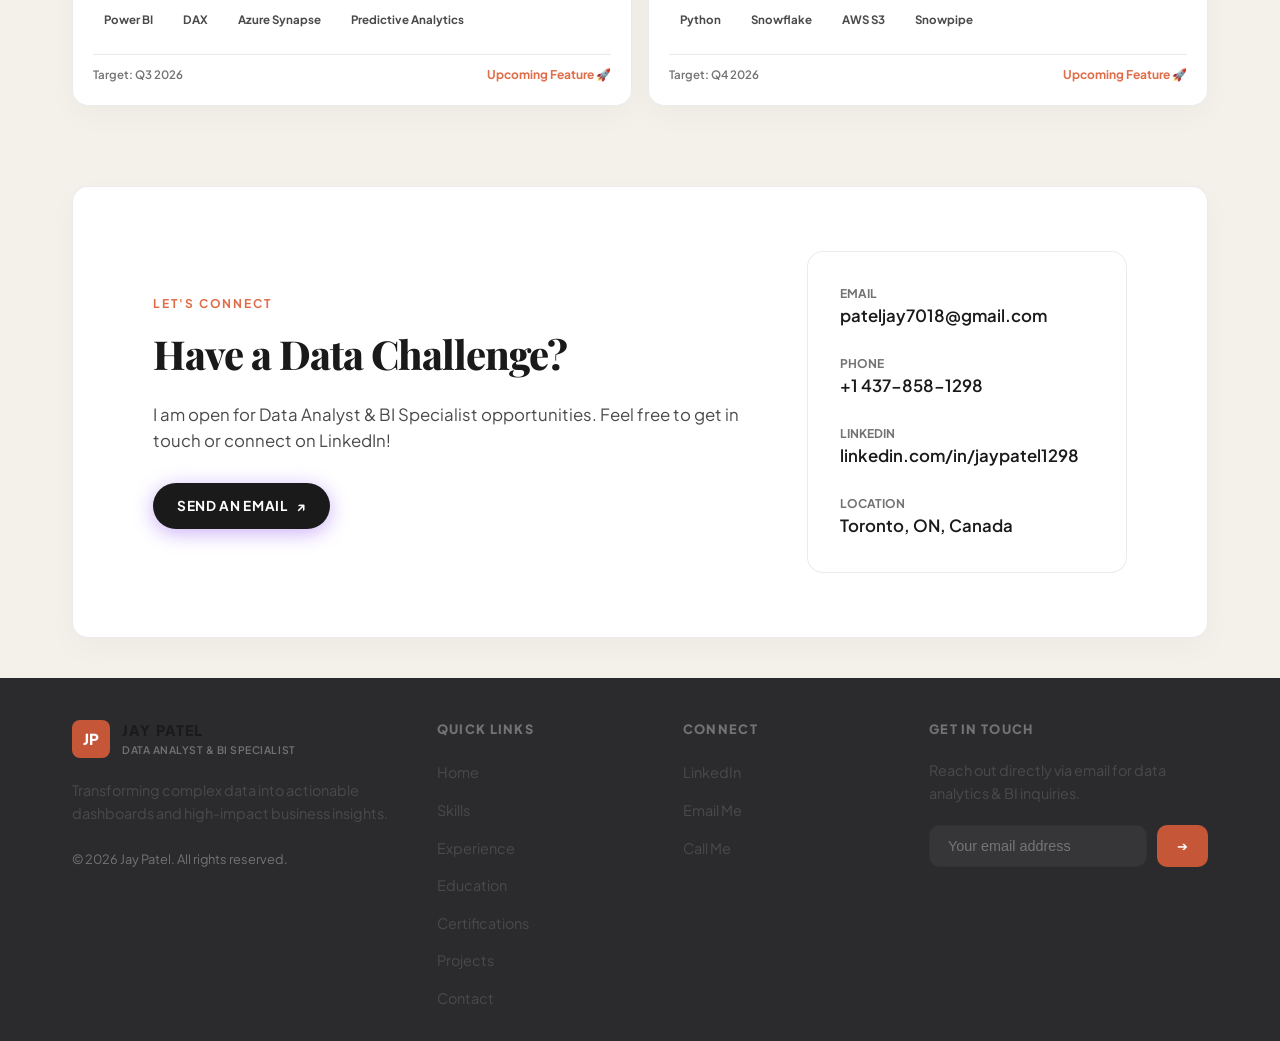
==== commit 5691933b: "UI redesign: Added hero portrait layout, stylized skills pills, cleaned up backgrounds" ====
--- a/index.html
+++ b/index.html
@@ -7,9 +7,11 @@
   <title>Jay Patel - Data Analyst & BI Specialist</title>
   <link rel="preconnect" href="https://fonts.googleapis.com" />
   <link rel="preconnect" href="https://fonts.gstatic.com" crossorigin />
-  <link href="https://fonts.googleapis.com/css2?family=Plus+Jakarta+Sans:wght@300;400;500;600;700;800&display=swap"
+  <link href="https://fonts.googleapis.com/css2?family=Bebas+Neue&family=Playfair+Display:ital,wght@0,400..900;1,400..900&family=Plus+Jakarta+Sans:wght@300;400;500;600;700;800&display=swap"
     rel="stylesheet" />
   <link rel="stylesheet" href="style.css" />
+  <link rel="stylesheet" href="header-pill.css" />
+  <link rel="stylesheet" href="light-theme.css" />
 </head>
 
 <body>
@@ -20,12 +22,6 @@
       <div id="loader-bar" class="loader-bar"></div>
     </div>
     <div id="loader-text" class="loader-text">Loading 0%</div>
-  </div>
-
-  <!-- Background Scroll Animation Canvas -->
-  <div class="canvas-container">
-    <canvas id="scroll-canvas"></canvas>
-    <div class="canvas-overlay"></div>
   </div>
 
   <!-- Main Website Content Wrapper -->
@@ -72,46 +68,40 @@
           </div>
         </div>
 
+        <div class="hero-image-center">
+          <div class="orange-circle"></div>
+          <img src="frames/Subject.png" alt="Jay Patel" class="hero-subject" />
+        </div>
+
         <div class="hero-floating-elements">
-          <div class="glass-card float-card card-ai">
-            <div class="card-tag">BI DASHBOARDING</div>
-            <div class="ds-badges">
-              <span>POWER BI</span>
-              <span>DAX</span>
-              <span>SQL SERVER</span>
-              <span>TABLEAU</span>
-              <span>KPI DESIGN</span>
-              <span>DATA MODELING</span>
-            </div>
-          </div>
-
-          <div class="glass-card float-card card-ds">
-            <div class="card-tag">ANALYTICS & ETL</div>
-            <div class="ds-badges">
-              <span>PYTHON</span>
-              <span>PANDAS</span>
-              <span>SNOWFLAKE</span>
-              <span>AWS S3</span>
-              <span>POWER AUTOMATE</span>
-              <span>EXCEL VBA</span>
-            </div>
-          </div>
-        </div>
-      </div>
-    </section>
-
-    <!-- SECTION: Tech Stack & Skills Marquee Wheel (Driven 100% Dynamically from excel/skills.csv) -->
-    <section id="skills" class="section" style="padding-top: 20px; padding-bottom: 40px;">
-      <div class="container">
-        <div class="section-header-center">
-          <span class="section-subtitle">MY TECH STACK</span>
-          <h2 class="section-title">Technologies & Skills I Use</h2>
-        </div>
-
-        <div class="tech-marquee-wrapper">
-          <div id="skills-track" class="tech-marquee-track">
-            <!-- Dynamic skills rendered live from excel/skills.csv -->
-          </div>
+          <div class="ds-badges" style="max-width: 340px; justify-content: flex-end;">
+            <span class="pill-large">POWER BI</span>
+            <span>DAX</span>
+            <span class="pill-icon">✦</span>
+            <span>SQL SERVER</span>
+            <span>TABLEAU</span>
+            <span class="pill-large">KPI DESIGN</span>
+            <span>DATA MODELING</span>
+          </div>
+
+          <div class="ds-badges" style="max-width: 340px; justify-content: flex-end;">
+            <span>PYTHON</span>
+            <span class="pill-large">PANDAS</span>
+            <span>SNOWFLAKE</span>
+            <span class="pill-icon">✦</span>
+            <span>AWS S3</span>
+            <span class="pill-large">POWER AUTOMATE</span>
+            <span>EXCEL VBA</span>
+          </div>
+        </div>
+      </div>
+    </section>
+
+    <!-- SECTION: Tech Stack & Skills Ticker Banner (Driven 100% Dynamically from excel/skills.csv) -->
+    <section id="skills" class="ticker-section">
+      <div class="ticker-marquee-wrapper">
+        <div id="skills-track" class="ticker-marquee-track">
+          <!-- Dynamic skills rendered live from excel/skills.csv -->
         </div>
       </div>
     </section>
--- a/style.css
+++ b/style.css
@@ -309,9 +309,37 @@
 
 .hero-grid {
   display: grid;
-  grid-template-columns: 1.3fr 0.7fr;
-  gap: 40px;
-  align-items: center;
+  grid-template-columns: 1fr 1fr 0.8fr;
+  gap: 20px;
+  align-items: center;
+  position: relative;
+}
+
+.hero-image-center {
+  position: relative;
+  display: flex;
+  justify-content: center;
+  align-items: flex-end;
+  height: 100%;
+  transform: translateX(10%);
+}
+
+.orange-circle {
+  position: absolute;
+  width: 460px;
+  height: 460px;
+  background-color: #c55738;
+  border-radius: 50%;
+  bottom: 0;
+  z-index: 0;
+}
+
+.hero-subject {
+  position: relative;
+  z-index: 1;
+  max-width: 100%;
+  max-height: 600px;
+  object-fit: contain;
 }
 
 .pill-badge {
@@ -447,12 +475,41 @@
 }
 
 .ds-badges span {
-  font-size: 0.7rem;
-  font-weight: 700;
-  padding: 6px 10px;
-  background: rgba(255, 255, 255, 0.05);
-  border-radius: 6px;
-  color: var(--text-secondary);
+  font-size: 0.6rem;
+  font-weight: 700;
+  padding: 6px 14px;
+  background: #111111;
+  border-radius: 50px;
+  color: #ffffff;
+  box-shadow: 0 3px 10px rgba(0,0,0,0.15);
+  transition: transform 0.2s ease;
+}
+
+.ds-badges span:hover {
+  transform: translateY(-2px);
+}
+
+/* Pseudo-random color structure */
+.ds-badges span:nth-child(2n+1) { background: #111111; color: #ffffff; }
+.ds-badges span:nth-child(3n+2) { background: #f26e46; color: #111111; }
+.ds-badges span:nth-child(5n) { background: #f26e46; color: #111111; }
+
+.ds-badges span.pill-large {
+  font-size: 0.75rem;
+  padding: 7px 16px;
+}
+
+.ds-badges span.pill-icon {
+  width: 28px;
+  height: 28px;
+  border-radius: 50%;
+  padding: 0;
+  display: flex;
+  align-items: center;
+  justify-content: center;
+  font-size: 1rem;
+  background: #f26e46 !important;
+  color: #111111 !important;
 }
 
 /* Tech Stack Infinite Marquee Wheel */
@@ -956,6 +1013,9 @@
 @media (max-width: 992px) {
   .hero-grid { grid-template-columns: 1fr; }
   .hero-floating-elements { display: none; }
+  .hero-image-center { margin-top: 40px; }
+  .orange-circle { width: 335px; height: 335px; }
+  .hero-subject { max-height: 450px; }
   .compact-projects-grid { grid-template-columns: 1fr 1fr; }
   .certs-grid { grid-template-columns: 1fr 1fr; }
   .process-steps { grid-template-columns: 1fr 1fr; }
@@ -1029,3 +1089,66 @@
   100% { transform: translateX(-50%); }
 }
 
+/* --- CLEAN SKILLS TICKER BANNER --- */
+.ticker-section {
+  width: 100%;
+  background: #111;
+  border-top: 1px solid #f26e46;
+  border-bottom: 1px solid #f26e46;
+  padding: 18px 0;
+  overflow: hidden;
+  margin-top: 20px;
+  margin-bottom: 60px;
+  box-shadow: 0 4px 20px rgba(0,0,0,0.3);
+}
+
+.ticker-marquee-wrapper {
+  width: 100%;
+  overflow: hidden;
+  display: flex;
+}
+
+.ticker-marquee-track {
+  display: flex;
+  white-space: nowrap;
+  animation: scrollTicker 35s linear infinite;
+  width: max-content;
+}
+
+.ticker-item {
+  display: flex;
+  align-items: center;
+}
+
+.ticker-text {
+  color: #ffffff;
+  font-size: 1.15rem;
+  font-weight: 600;
+  letter-spacing: 0.5px;
+  font-family: var(--font-family);
+}
+
+.ticker-star {
+  color: #f26e46;
+  margin-left: 40px;
+  margin-right: 40px;
+  font-size: 1.1rem;
+}
+
+@keyframes scrollTicker {
+  0% { transform: translateX(0); }
+  100% { transform: translateX(-50%); }
+}
+
+/* Ensure the black bar stays black even in light mode */
+[data-theme="light"] .ticker-section {
+  background: #111;
+  border-color: #c55738;
+}
+[data-theme="light"] .ticker-star {
+  color: #c55738;
+}
+[data-theme="light"] .ticker-text {
+  color: #fff;
+}
+
--- a/header-pill.css
+++ b/header-pill.css
@@ -0,0 +1,129 @@
+/* --- PILL NAVBAR --- */
+.pill-navbar {
+  position: fixed;
+  top: 20px;
+  left: 50%;
+  transform: translateX(-50%);
+  width: 95%;
+  max-width: 1000px; /* Kept slightly narrower like the image */
+  background: #111; /* Dark background */
+  border-radius: 60px;
+  z-index: 1000;
+  padding: 12px 24px;
+  box-shadow: 0 15px 40px rgba(0,0,0,0.4);
+}
+
+.pill-nav-container {
+  display: flex;
+  align-items: center;
+  justify-content: space-between;
+}
+
+.pill-nav-left, .pill-nav-right {
+  display: flex;
+  gap: 24px;
+  align-items: center;
+}
+
+.pill-nav-right-group {
+  display: flex;
+  align-items: center;
+  gap: 24px;
+}
+
+.pill-nav-link {
+  color: #d0d0d0;
+  text-decoration: none;
+  font-size: 0.9rem;
+  font-weight: 500;
+  transition: color 0.3s ease;
+  font-family: var(--font-family);
+}
+
+.pill-nav-link:hover, .pill-nav-link.active {
+  color: #f26e46; /* Matching the orange in the design */
+}
+
+/* Add an underline to the active link */
+.pill-nav-link.active {
+  position: relative;
+}
+.pill-nav-link.active::after {
+  content: '';
+  position: absolute;
+  left: 0;
+  bottom: -4px;
+  width: 100%;
+  height: 2px;
+  background-color: #f26e46;
+}
+
+/* Center Brand Section */
+.pill-brand {
+  display: flex;
+  align-items: center;
+  gap: 12px;
+  text-decoration: none;
+  margin: 0 20px; /* Extra breathing room around the logo */
+}
+
+.pill-logo-circle {
+  width: 44px;
+  height: 44px;
+  border-radius: 50%;
+  background: #f26e46; /* Vibrant orange */
+  display: flex;
+  align-items: center;
+  justify-content: center;
+  color: #111; /* Dark icon */
+  transform: rotate(-15deg); /* Slight angle like the logo in the image */
+}
+
+.pill-logo-name {
+  color: #ffffff;
+  font-size: 1.25rem;
+  font-weight: 700;
+  letter-spacing: -0.2px;
+  font-family: var(--font-family);
+}
+
+.pill-logo-name .dot {
+  color: #f26e46;
+}
+
+/* Dark Mode Toggle */
+.theme-toggle-btn {
+  background: transparent;
+  border: 1px solid #333;
+  border-radius: 50%;
+  width: 40px;
+  height: 40px;
+  display: flex;
+  align-items: center;
+  justify-content: center;
+  color: #fff;
+  cursor: pointer;
+  transition: all 0.3s ease;
+}
+
+.theme-toggle-btn:hover {
+  background: #333;
+}
+
+/* CTA Button */
+.pill-cta {
+  background: #fcfcfc;
+  color: #111;
+  padding: 12px 28px;
+  border-radius: 50px;
+  font-size: 0.95rem;
+  font-weight: 700;
+  text-decoration: none;
+  transition: all 0.3s ease;
+  font-family: var(--font-family);
+}
+
+.pill-cta:hover {
+  background: #e0e0e0;
+  transform: translateY(-2px);
+}
--- a/light-theme.css
+++ b/light-theme.css
@@ -0,0 +1,90 @@
+/* === LIGHT THEME OVERRIDES (Alex Morgan Reference) === */
+
+[data-theme="light"] {
+  --bg-dark: #f4f0ea; /* Creamy off-white */
+  --card-bg: #ffffff;
+  --card-border: rgba(0, 0, 0, 0.08);
+  --text-primary: #1a1a1a;
+  --text-secondary: #4a4a4a;
+  --text-muted: #737373;
+  --accent-purple: #c55738; /* Muted rusty orange */
+  --accent-purple-light: #e06c48;
+  --accent-gradient: #c55738; /* Solid color to replace gradient */
+  
+  /* Introducing Serif Font for headings in Light Mode */
+  --font-heading: 'Playfair Display', serif;
+}
+
+[data-theme="light"] body {
+  background-color: var(--bg-dark);
+}
+
+/* Hide Dark Background Animation Canvas in Light Mode */
+[data-theme="light"] .canvas-container {
+  opacity: 0;
+  pointer-events: none;
+  transition: opacity 0.5s ease;
+}
+
+/* Update Typography in Light Mode to match reference */
+[data-theme="light"] h1,
+[data-theme="light"] h2,
+[data-theme="light"] h3,
+[data-theme="light"] .hero-name,
+[data-theme="light"] .section-title {
+  font-family: var(--font-heading);
+  letter-spacing: -1px;
+}
+
+[data-theme="light"] .hero-name {
+  font-size: 6rem; /* Make it massive like "PORTFOLIO" in reference */
+  text-transform: uppercase;
+  color: var(--text-primary);
+}
+
+[data-theme="light"] .pill-badge {
+  background: transparent;
+  color: var(--text-primary);
+  border-color: var(--text-primary);
+}
+
+/* Adjust card shadows for light mode instead of border glows */
+[data-theme="light"] .glass-card,
+[data-theme="light"] .project-card,
+[data-theme="light"] .cert-card,
+[data-theme="light"] .timeline-card {
+  box-shadow: 0 10px 30px rgba(0, 0, 0, 0.03);
+  background: var(--card-bg);
+  border: 1px solid var(--card-border);
+}
+
+[data-theme="light"] .stat-value {
+  color: var(--accent-purple);
+  -webkit-text-fill-color: var(--accent-purple); /* Override gradient */
+}
+
+/* Make icons/buttons adapt cleanly */
+[data-theme="light"] .btn-outline {
+  border-color: var(--text-primary);
+  color: var(--text-primary);
+}
+
+[data-theme="light"] .btn-outline:hover {
+  background: var(--text-primary);
+  color: var(--card-bg);
+}
+
+[data-theme="light"] .btn-primary {
+  background: var(--text-primary);
+  color: var(--card-bg);
+}
+
+[data-theme="light"] .btn-primary:hover {
+  background: #333;
+}
+
+/* Change the moon icon to a sun icon in light mode, or highlight it */
+[data-theme="light"] .theme-toggle-btn {
+  background: #ffffff;
+  color: #1a1a1a;
+}
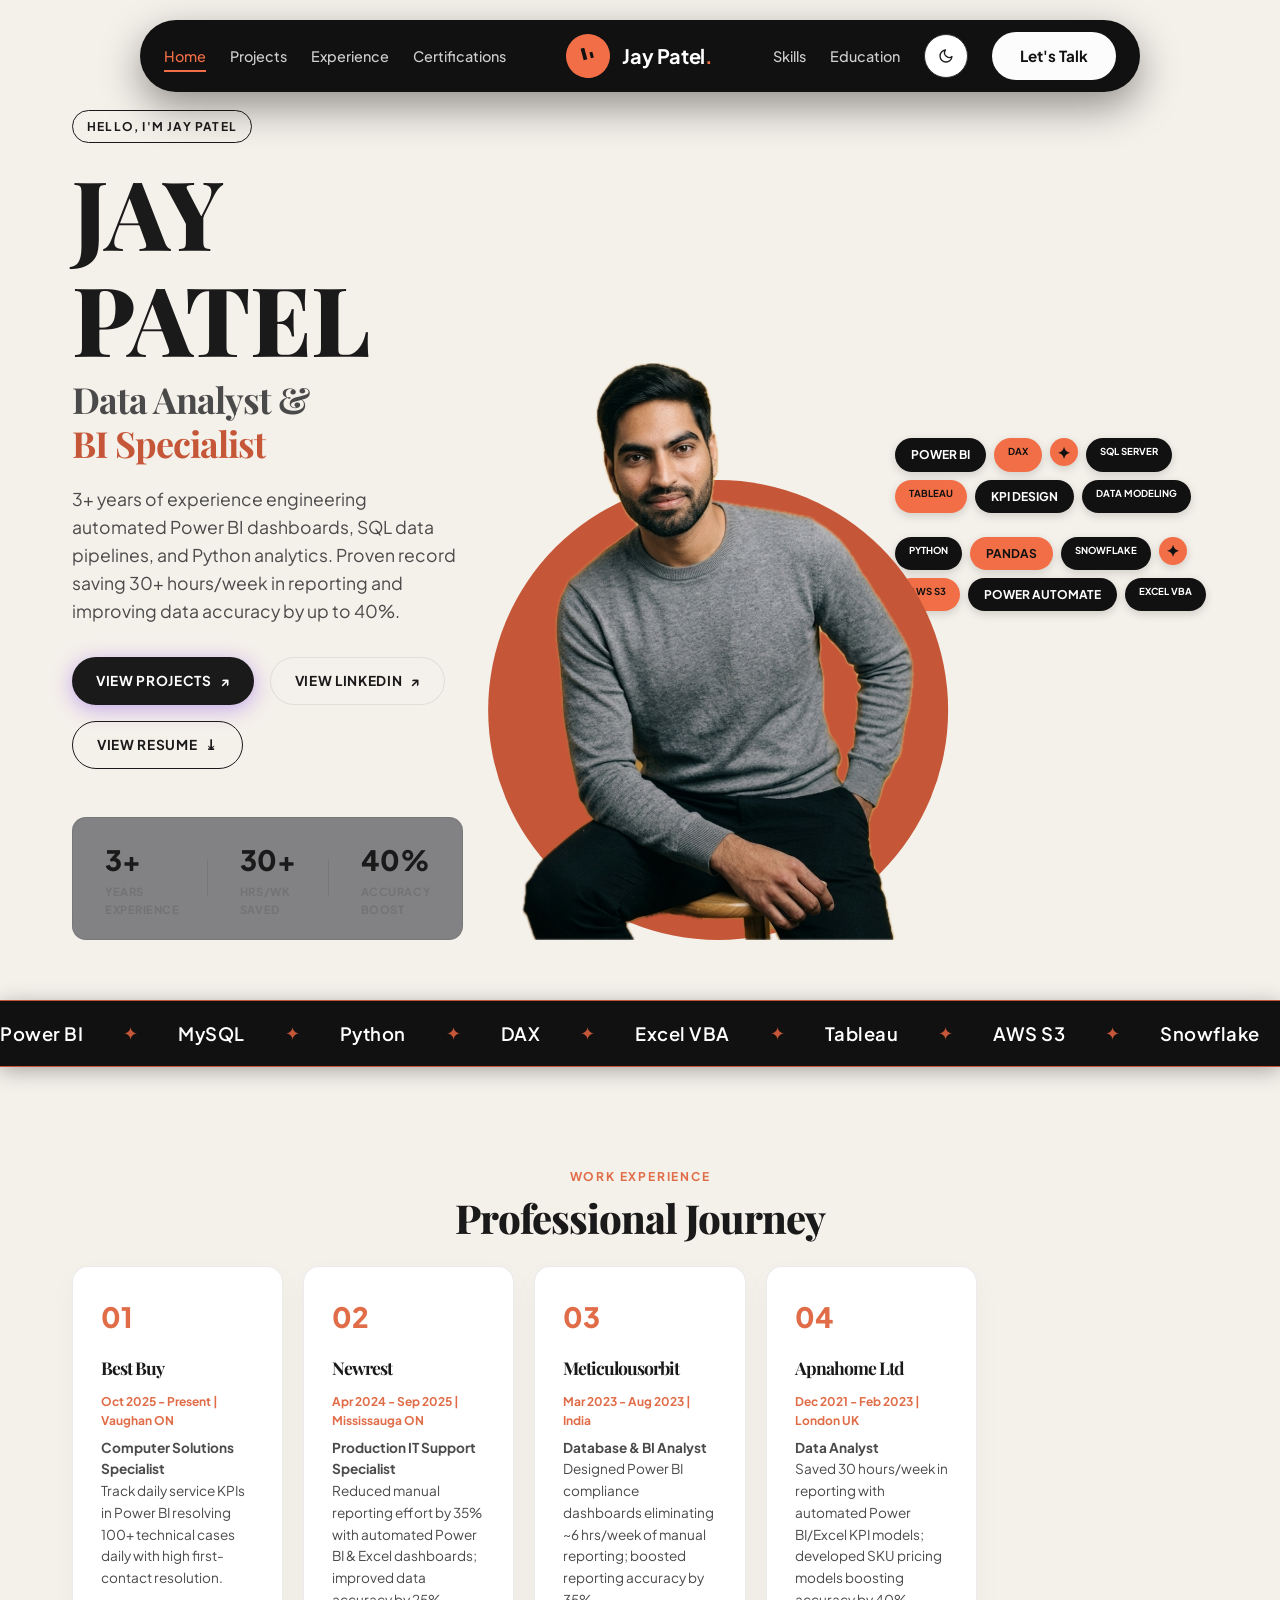
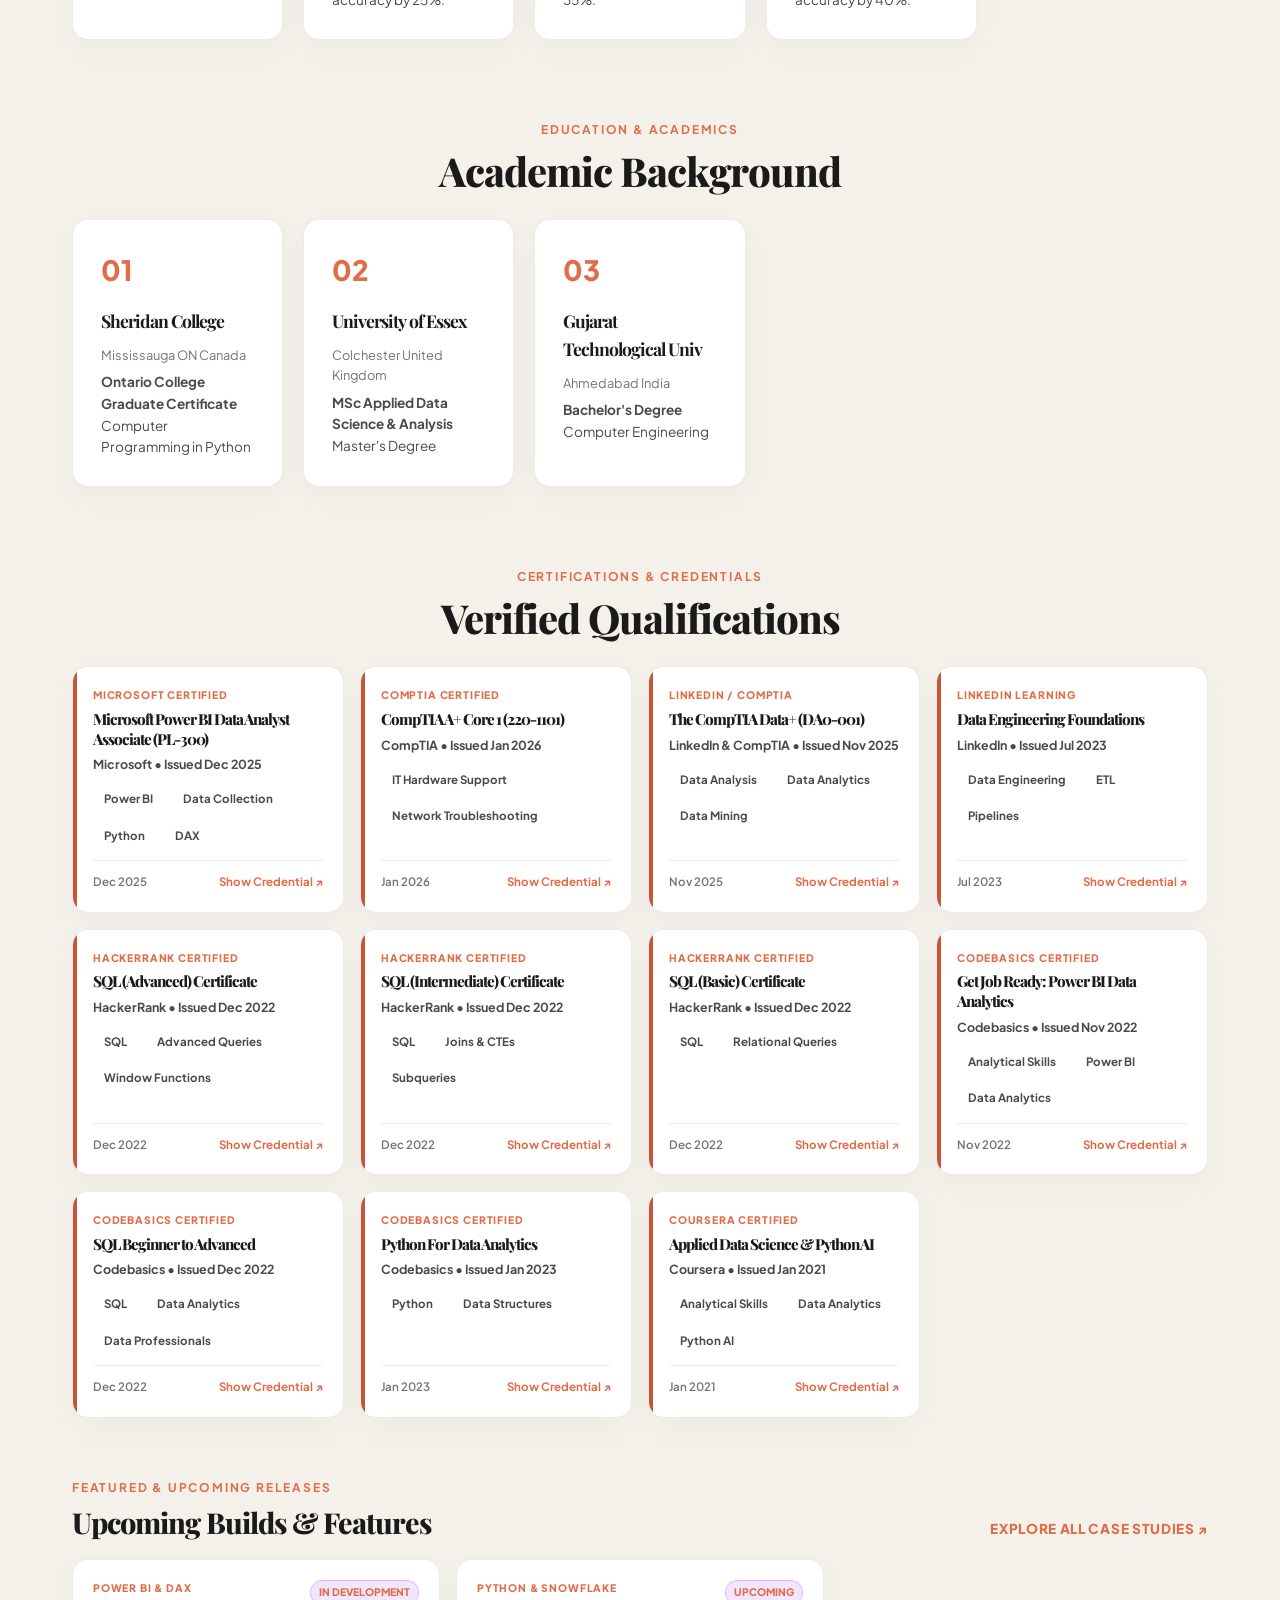
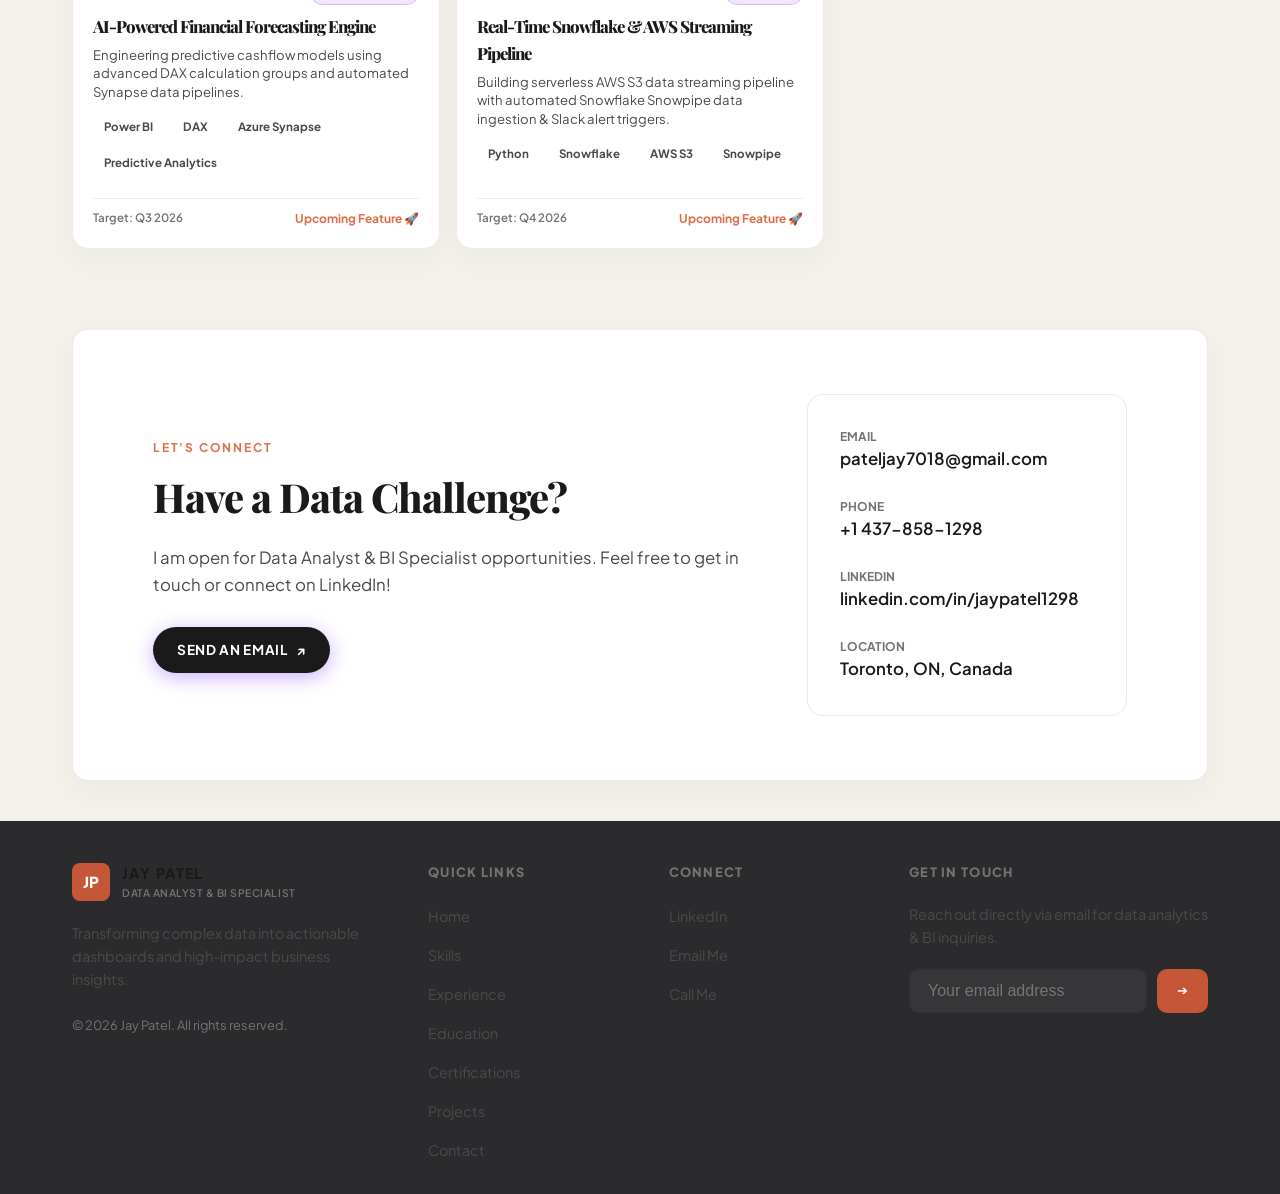
==== commit 66c148b7: "style & feat: Update light theme gradients, header pill layout, project loaders, and data files" ====
--- a/index.html
+++ b/index.html
@@ -3,8 +3,9 @@
 
 <head>
   <meta charset="UTF-8" />
-  <meta name="viewport" content="width=device-width, initial-scale=1.0" />
+  <meta name="viewport" content="width=device-width, initial-scale=1.0, viewport-fit=cover" />
   <title>Jay Patel - Data Analyst & BI Specialist</title>
+  <meta name="description" content="Jay Patel — Data Analyst & BI Specialist in Toronto. Power BI dashboards, SQL pipelines and Python analytics that save 30+ hours a week." />
   <link rel="preconnect" href="https://fonts.googleapis.com" />
   <link rel="preconnect" href="https://fonts.gstatic.com" crossorigin />
   <link href="https://fonts.googleapis.com/css2?family=Bebas+Neue&family=Playfair+Display:ital,wght@0,400..900;1,400..900&family=Plus+Jakarta+Sans:wght@300;400;500;600;700;800&display=swap"
@@ -74,7 +75,7 @@
         </div>
 
         <div class="hero-floating-elements">
-          <div class="ds-badges" style="max-width: 340px; justify-content: flex-end;">
+          <div class="ds-badges">
             <span class="pill-large">POWER BI</span>
             <span>DAX</span>
             <span class="pill-icon">✦</span>
@@ -84,7 +85,7 @@
             <span>DATA MODELING</span>
           </div>
 
-          <div class="ds-badges" style="max-width: 340px; justify-content: flex-end;">
+          <div class="ds-badges">
             <span>PYTHON</span>
             <span class="pill-large">PANDAS</span>
             <span>SNOWFLAKE</span>
@@ -149,14 +150,14 @@
     </section>
 
     <!-- SECTION 4: UPCOMING & FEATURED PROJECTS (Driven 100% Dynamically from excel/featured_projects.csv) -->
-    <section id="projects" class="section" style="padding-top: 20px; padding-bottom: 40px;">
-      <div class="container">
-        <div class="section-header" style="margin-bottom: 20px;">
+    <section id="projects" class="section section-projects-compact">
+      <div class="container">
+        <div class="section-header section-header-tight">
           <div>
             <span class="section-subtitle">FEATURED & UPCOMING RELEASES</span>
-            <h2 class="section-title" style="font-size: 1.8rem;">Upcoming Builds & Features</h2>
-          </div>
-          <a href="projects.html" class="link-more">EXPLORE ALL CASE STUDIES (6) ↗</a>
+            <h2 class="section-title section-title-sm">Upcoming Builds & Features</h2>
+          </div>
+          <a href="projects.html" class="link-more">EXPLORE ALL CASE STUDIES ↗</a>
         </div>
 
         <div id="compact-projects-grid" class="compact-projects-grid">
--- a/style.css
+++ b/style.css
@@ -19,6 +19,7 @@
 
 html {
   scroll-behavior: smooth;
+  -webkit-text-size-adjust: 100%;
 }
 
 body {
@@ -27,6 +28,10 @@
   font-family: var(--font-family);
   overflow-x: hidden;
   line-height: 1.6;
+}
+
+img, svg, video {
+  max-width: 100%;
 }
 
 /* Loader */
@@ -146,15 +151,18 @@
 }
 
 .section-title {
-  font-size: 2.5rem;
+  font-size: clamp(1.65rem, 5vw, 2.5rem);
   font-weight: 800;
   color: var(--text-primary);
+  line-height: 1.2;
 }
 
 .section-header {
   display: flex;
   justify-content: space-between;
   align-items: flex-end;
+  gap: 16px;
+  flex-wrap: wrap;
   margin-bottom: 24px;
 }
 
@@ -163,18 +171,44 @@
   margin-bottom: 24px;
 }
 
+.section-header-tight { margin-bottom: 20px; }
+.section-title-sm { font-size: clamp(1.4rem, 4.6vw, 1.8rem); }
+.section-projects-compact { padding-top: 20px; padding-bottom: 40px; }
+
+.link-more {
+  font-size: 0.85rem;
+  font-weight: 800;
+  letter-spacing: 0.05em;
+  color: var(--accent-purple-light);
+  text-decoration: none;
+  white-space: nowrap;
+}
+
+.link-more:hover { text-decoration: underline; }
+
 .gradient-text {
   background: var(--accent-gradient);
   -webkit-background-clip: text;
+  background-clip: text;
   -webkit-text-fill-color: transparent;
 }
+
+/* Responsive grid column helpers (set by js/excel-loader.js) */
+.g-cols-1, .g-cols-2, .g-cols-3, .g-cols-4 { display: grid; }
+.g-cols-1 { grid-template-columns: 1fr; }
+.g-cols-2 { grid-template-columns: repeat(2, minmax(0, 1fr)); }
+.g-cols-3 { grid-template-columns: repeat(3, minmax(0, 1fr)); }
+.g-cols-4 { grid-template-columns: repeat(4, minmax(0, 1fr)); }
+.is-marquee { display: block; }
 
 /* Buttons */
 .btn {
   display: inline-flex;
   align-items: center;
+  justify-content: center;
   gap: 8px;
   padding: 12px 24px;
+  min-height: 44px;
   border-radius: 50px;
   font-size: 0.85rem;
   font-weight: 700;
@@ -251,6 +285,7 @@
 .logo-badge {
   width: 38px;
   height: 38px;
+  flex-shrink: 0;
   background: var(--accent-gradient);
   border-radius: 8px;
   display: flex;
@@ -264,6 +299,7 @@
 .logo-text {
   display: flex;
   flex-direction: column;
+  min-width: 0;
 }
 
 .logo-name {
@@ -315,6 +351,10 @@
   position: relative;
 }
 
+.hero-content {
+  min-width: 0;
+}
+
 .hero-image-center {
   position: relative;
   display: flex;
@@ -328,6 +368,8 @@
   position: absolute;
   width: 460px;
   height: 460px;
+  max-width: 80vw;
+  max-height: 80vw;
   background-color: #c55738;
   border-radius: 50%;
   bottom: 0;
@@ -356,14 +398,15 @@
 }
 
 .hero-name {
-  font-size: 4rem;
+  font-size: clamp(2.5rem, 9vw, 4rem);
   font-weight: 800;
   line-height: 1.1;
   margin-bottom: 8px;
+  overflow-wrap: break-word;
 }
 
 .hero-title {
-  font-size: 2.25rem;
+  font-size: clamp(1.5rem, 6vw, 2.25rem);
   font-weight: 700;
   line-height: 1.2;
   color: var(--text-secondary);
@@ -371,7 +414,7 @@
 }
 
 .hero-description {
-  font-size: 1.1rem;
+  font-size: clamp(0.95rem, 2.6vw, 1.1rem);
   color: var(--text-secondary);
   max-width: 680px;
   margin-bottom: 32px;
@@ -379,6 +422,7 @@
 
 .hero-actions {
   display: flex;
+  flex-wrap: wrap;
   gap: 16px;
   margin-bottom: 48px;
 }
@@ -393,11 +437,13 @@
   border-radius: 14px;
   border: 1px solid var(--card-border);
   width: fit-content;
+  max-width: 100%;
 }
 
 .stat-item {
   display: flex;
   flex-direction: column;
+  min-width: 0;
 }
 
 .stat-num {
@@ -416,6 +462,7 @@
 .stat-divider {
   width: 1px;
   height: 36px;
+  flex-shrink: 0;
   background: var(--card-border);
 }
 
@@ -601,7 +648,7 @@
 /* Full Projects Showcase Grid (for projects.html) */
 .projects-grid {
   display: grid;
-  grid-template-columns: repeat(3, 1fr);
+  grid-template-columns: repeat(3, minmax(0, 1fr));
   gap: 32px;
 }
 
@@ -662,6 +709,13 @@
   padding: 24px;
 }
 
+.project-info-flex {
+  flex: 1;
+  display: flex;
+  flex-direction: column;
+  justify-content: space-between;
+}
+
 .project-meta {
   margin-bottom: 12px;
 }
@@ -690,7 +744,7 @@
 /* Compact Featured Projects Grid (for landing page) */
 .compact-projects-grid {
   display: grid;
-  grid-template-columns: repeat(3, 1fr);
+  grid-template-columns: repeat(3, minmax(0, 1fr));
   gap: 16px;
 }
 
@@ -708,6 +762,42 @@
   border-color: rgba(139, 92, 246, 0.4);
 }
 
+.compact-project-head {
+  display: flex;
+  justify-content: space-between;
+  align-items: center;
+  flex-wrap: wrap;
+  gap: 8px;
+  margin-bottom: 8px;
+}
+
+.compact-project-status {
+  font-size: 0.65rem;
+  font-weight: 800;
+  padding: 3px 8px;
+  border-radius: 50px;
+  background: rgba(168, 85, 247, 0.15);
+  border: 1px solid rgba(168, 85, 247, 0.3);
+  color: var(--accent-purple-light);
+}
+
+.compact-project-foot {
+  display: flex;
+  justify-content: space-between;
+  align-items: center;
+  flex-wrap: wrap;
+  gap: 8px;
+  border-top: 1px solid var(--card-border);
+  padding-top: 10px;
+  margin-top: 8px;
+}
+
+.compact-project-target {
+  font-size: 0.72rem;
+  color: var(--text-muted);
+  font-weight: 600;
+}
+
 .compact-project-badge {
   font-size: 0.65rem;
   font-weight: 800;
@@ -739,7 +829,7 @@
 /* Certifications Section Grid (Compact Square Cards) */
 .certs-grid {
   display: grid;
-  grid-template-columns: repeat(4, 1fr);
+  grid-template-columns: repeat(4, minmax(0, 1fr));
   gap: 16px;
 }
 
@@ -799,6 +889,8 @@
   display: flex;
   justify-content: space-between;
   align-items: center;
+  gap: 10px;
+  flex-wrap: wrap;
   border-top: 1px solid var(--card-border);
   padding-top: 12px;
   margin-top: 10px;
@@ -841,7 +933,7 @@
 /* Process Section */
 .process-steps {
   display: grid;
-  grid-template-columns: repeat(5, 1fr);
+  grid-template-columns: repeat(5, minmax(0, 1fr));
   gap: 20px;
 }
 
@@ -866,6 +958,31 @@
 .process-desc {
   font-size: 0.85rem;
   color: var(--text-secondary);
+}
+
+/* Projects page: methodology + impact grids (were inline before) */
+.method-grid,
+.impact-grid {
+  display: grid;
+  grid-template-columns: repeat(4, minmax(0, 1fr));
+  gap: 24px;
+}
+
+.impact-card {
+  padding: 32px 24px;
+  text-align: center;
+}
+
+.impact-num {
+  font-size: clamp(2rem, 7vw, 2.75rem);
+  font-weight: 800;
+  margin-bottom: 8px;
+}
+
+.impact-label {
+  font-size: 0.85rem;
+  color: var(--text-secondary);
+  font-weight: 600;
 }
 
 /* Contact CTA Box */
@@ -878,13 +995,13 @@
 }
 
 .cta-title {
-  font-size: 2.5rem;
+  font-size: clamp(1.6rem, 5.5vw, 2.5rem);
   font-weight: 800;
   margin-bottom: 16px;
 }
 
 .cta-desc {
-  font-size: 1.05rem;
+  font-size: clamp(0.95rem, 2.6vw, 1.05rem);
   color: var(--text-secondary);
   margin-bottom: 28px;
 }
@@ -902,6 +1019,7 @@
 .contact-item {
   display: flex;
   flex-direction: column;
+  min-width: 0;
 }
 
 .contact-label {
@@ -912,10 +1030,11 @@
 }
 
 .contact-val {
-  font-size: 1.05rem;
+  font-size: clamp(0.9rem, 2.6vw, 1.05rem);
   font-weight: 600;
   color: var(--text-primary);
   text-decoration: none;
+  overflow-wrap: anywhere;
 }
 
 .contact-val:hover {
@@ -968,6 +1087,8 @@
   text-decoration: none;
   font-size: 0.9rem;
   transition: color 0.2s ease;
+  display: inline-block;
+  padding: 2px 0;
 }
 
 .footer-links a:hover {
@@ -987,48 +1108,24 @@
 
 .newsletter-form input {
   flex: 1;
+  min-width: 0;
   padding: 12px 18px;
   background: rgba(255, 255, 255, 0.05);
   border: 1px solid var(--card-border);
   border-radius: 10px;
   color: #ffffff;
   outline: none;
-  font-size: 0.9rem;
+  font-size: 1rem; /* 16px prevents iOS zoom-on-focus */
 }
 
 .newsletter-btn {
   padding: 12px 20px;
+  min-height: 44px;
   background: var(--accent-gradient);
   border: none;
   border-radius: 10px;
   color: #ffffff;
   cursor: pointer;
-}
-
-/* Responsive Media Queries */
-@media (max-width: 1200px) {
-  .container, .nav-container { padding: 0 24px; width: 100%; }
-}
-
-@media (max-width: 992px) {
-  .hero-grid { grid-template-columns: 1fr; }
-  .hero-floating-elements { display: none; }
-  .hero-image-center { margin-top: 40px; }
-  .orange-circle { width: 335px; height: 335px; }
-  .hero-subject { max-height: 450px; }
-  .compact-projects-grid { grid-template-columns: 1fr 1fr; }
-  .certs-grid { grid-template-columns: 1fr 1fr; }
-  .process-steps { grid-template-columns: 1fr 1fr; }
-  .cta-box { grid-template-columns: 1fr; padding: 40px; }
-  .footer-grid { grid-template-columns: 1fr 1fr; }
-}
-
-@media (max-width: 600px) {
-  .nav-menu { display: none; }
-  .compact-projects-grid { grid-template-columns: 1fr; }
-  .certs-grid { grid-template-columns: 1fr; }
-  .process-steps { grid-template-columns: 1fr; }
-  .footer-grid { grid-template-columns: 1fr; }
 }
 
 /* Dynamic Low-Speed Auto-Scrolling Marquee Section Engine (Matching Skills Wheel) */
@@ -1152,3 +1249,118 @@
   color: #fff;
 }
 
+/* ==========================================================================
+   RESPONSIVE MEDIA QUERIES
+   ========================================================================== */
+
+@media (max-width: 1200px) {
+  .container, .nav-container { padding: 0 24px; width: 100%; }
+  .cta-box { padding: 48px 48px; gap: 40px; }
+  .footer-grid { gap: 32px; }
+}
+
+@media (max-width: 992px) {
+  .hero-grid { grid-template-columns: 1fr; }
+  .hero-floating-elements { display: none; }
+  .hero-image-center { margin-top: 40px; transform: none; }
+  .orange-circle { width: 335px; height: 335px; }
+  .hero-subject { max-height: 450px; }
+  .compact-projects-grid,
+  .certs-grid,
+  .process-steps,
+  .projects-grid,
+  .method-grid,
+  .impact-grid,
+  .g-cols-3, .g-cols-4 { grid-template-columns: repeat(2, minmax(0, 1fr)); }
+  .cta-box { grid-template-columns: 1fr; padding: 40px; }
+  .footer-grid { grid-template-columns: 1fr 1fr; }
+}
+
+/* --- Tablet / large phone --- */
+@media (max-width: 900px) {
+  .hero-section { padding-top: 96px; }
+}
+
+@media (max-width: 768px) {
+  .container, .nav-container { padding: 0 20px; }
+  .section { padding: 32px 0; }
+  .section-header { align-items: flex-start; }
+  .section-header .link-more { font-size: 0.8rem; }
+
+  .hero-actions { gap: 12px; }
+  .hero-actions .btn { flex: 1 1 100%; }
+
+  .hero-stats {
+    width: 100%;
+    gap: 16px;
+    padding: 16px 18px;
+    justify-content: space-between;
+  }
+  .stat-num { font-size: 1.4rem; }
+  .stat-label { font-size: 0.6rem; }
+
+  .compact-projects-grid,
+  .certs-grid,
+  .process-steps,
+  .projects-grid,
+  .method-grid,
+  .impact-grid,
+  .g-cols-2, .g-cols-3, .g-cols-4 { grid-template-columns: 1fr; }
+
+  .project-img-wrapper { height: 200px; }
+
+  /* Marquee cards fit the viewport instead of a fixed 320px */
+  .section-marquee-track .process-card,
+  .section-marquee-track .cert-card,
+  .section-marquee-track .compact-project-card {
+    width: min(78vw, 320px);
+  }
+  .section-marquee-wrapper::before,
+  .section-marquee-wrapper::after { width: 40px; }
+
+  .cta-box { padding: 28px 22px; gap: 28px; }
+  .cta-contact-details { padding: 22px; gap: 18px; }
+  .cta-btn { width: 100%; }
+
+  .footer-grid { grid-template-columns: 1fr; gap: 28px; }
+  .footer { padding: 32px 0 24px; }
+
+  .ticker-section { margin-bottom: 36px; padding: 14px 0; }
+  .ticker-text { font-size: 1rem; }
+  .ticker-star { margin-left: 22px; margin-right: 22px; }
+}
+
+/* --- Small phones --- */
+@media (max-width: 480px) {
+  .container, .nav-container { padding: 0 16px; }
+  .hero-section { padding-top: 88px; padding-bottom: 24px; }
+  .hero-description { margin-bottom: 24px; }
+  .hero-actions { margin-bottom: 28px; }
+
+  .orange-circle { width: 240px; height: 240px; }
+  .hero-subject { max-height: 320px; }
+
+  .hero-stats {
+    flex-wrap: wrap;
+    justify-content: flex-start;
+    gap: 14px 20px;
+  }
+  .hero-stats .stat-divider { display: none; }
+  .hero-stats .stat-item { flex: 1 1 40%; }
+
+  .process-card { padding: 20px; }
+  .cert-card { padding: 18px; min-height: 0; }
+  .impact-card { padding: 24px 18px; }
+  .project-info { padding: 18px; }
+
+  .newsletter-form { flex-direction: column; }
+  .newsletter-btn { width: 100%; }
+}
+
+/* Respect reduced-motion preferences (also saves battery on phones) */
+@media (prefers-reduced-motion: reduce) {
+  .ticker-marquee-track,
+  .section-marquee-track,
+  .tech-marquee-track { animation: none; }
+  html { scroll-behavior: auto; }
+}
--- a/header-pill.css
+++ b/header-pill.css
@@ -17,6 +17,7 @@
   display: flex;
   align-items: center;
   justify-content: space-between;
+  gap: 12px;
 }
 
 .pill-nav-left, .pill-nav-right {
@@ -38,6 +39,7 @@
   font-weight: 500;
   transition: color 0.3s ease;
   font-family: var(--font-family);
+  white-space: nowrap;
 }
 
 .pill-nav-link:hover, .pill-nav-link.active {
@@ -65,11 +67,13 @@
   gap: 12px;
   text-decoration: none;
   margin: 0 20px; /* Extra breathing room around the logo */
+  min-width: 0;
 }
 
 .pill-logo-circle {
   width: 44px;
   height: 44px;
+  flex-shrink: 0;
   border-radius: 50%;
   background: #f26e46; /* Vibrant orange */
   display: flex;
@@ -85,6 +89,7 @@
   font-weight: 700;
   letter-spacing: -0.2px;
   font-family: var(--font-family);
+  white-space: nowrap;
 }
 
 .pill-logo-name .dot {
@@ -96,8 +101,9 @@
   background: transparent;
   border: 1px solid #333;
   border-radius: 50%;
-  width: 40px;
-  height: 40px;
+  width: 44px;
+  height: 44px;
+  flex-shrink: 0;
   display: flex;
   align-items: center;
   justify-content: center;
@@ -121,9 +127,136 @@
   text-decoration: none;
   transition: all 0.3s ease;
   font-family: var(--font-family);
+  white-space: nowrap;
 }
 
 .pill-cta:hover {
   background: #e0e0e0;
   transform: translateY(-2px);
 }
+
+/* --- MOBILE HAMBURGER + DRAWER --- */
+.nav-burger {
+  display: none;
+  flex-direction: column;
+  justify-content: center;
+  gap: 5px;
+  width: 44px;
+  height: 44px;
+  flex-shrink: 0;
+  padding: 0;
+  border: 1px solid #333;
+  border-radius: 50%;
+  background: transparent;
+  cursor: pointer;
+}
+
+.burger-line {
+  display: block;
+  width: 18px;
+  height: 2px;
+  margin: 0 auto;
+  background: #fff;
+  border-radius: 2px;
+  transition: transform 0.3s ease, opacity 0.2s ease;
+}
+
+.pill-navbar.drawer-open .burger-line:nth-child(1) {
+  transform: translateY(7px) rotate(45deg);
+}
+.pill-navbar.drawer-open .burger-line:nth-child(2) {
+  opacity: 0;
+}
+.pill-navbar.drawer-open .burger-line:nth-child(3) {
+  transform: translateY(-7px) rotate(-45deg);
+}
+
+.mobile-drawer {
+  display: none;
+}
+
+/* Tablet: tighten spacing before switching to the drawer */
+@media (max-width: 1100px) {
+  .pill-nav-left, .pill-nav-right { gap: 16px; }
+  .pill-nav-right-group { gap: 14px; }
+  .pill-brand { margin: 0 10px; }
+  .pill-cta { padding: 11px 20px; font-size: 0.85rem; }
+  .pill-nav-link { font-size: 0.85rem; }
+}
+
+/* Phones & small tablets: hamburger drawer takes over */
+@media (max-width: 900px) {
+  .pill-navbar {
+    top: 12px;
+    width: calc(100% - 24px);
+    max-width: none;
+    padding: 10px 14px;
+    border-radius: 28px;
+  }
+
+  .pill-nav-container { justify-content: space-between; }
+
+  .pill-nav-left,
+  .pill-nav-right,
+  .pill-cta { display: none; }
+
+  .pill-brand { margin: 0; }
+  .pill-logo-circle { width: 38px; height: 38px; }
+  .pill-logo-name { font-size: 1.05rem; }
+
+  .nav-burger { display: flex; }
+
+  .mobile-drawer {
+    display: block;
+    margin-top: 10px;
+    padding: 8px 6px 6px;
+    border-top: 1px solid #2a2a2a;
+    animation: drawerIn 0.22s ease;
+  }
+
+  .mobile-drawer[hidden] { display: none; }
+
+  .mobile-drawer-nav {
+    display: flex;
+    flex-direction: column;
+  }
+
+  .mobile-drawer-link {
+    display: block;
+    padding: 13px 10px;
+    color: #e6e6e6;
+    text-decoration: none;
+    font-size: 1rem;
+    font-weight: 600;
+    font-family: var(--font-family);
+    border-radius: 12px;
+  }
+
+  .mobile-drawer-link:active,
+  .mobile-drawer-link:hover {
+    background: #1d1d1d;
+    color: #f26e46;
+  }
+
+  .mobile-drawer-cta {
+    margin-top: 8px;
+    display: block;
+    text-align: center;
+    padding: 14px 18px;
+    background: #f26e46;
+    color: #111;
+    font-weight: 800;
+    text-decoration: none;
+    border-radius: 50px;
+    font-family: var(--font-family);
+  }
+}
+
+@keyframes drawerIn {
+  from { opacity: 0; transform: translateY(-6px); }
+  to { opacity: 1; transform: translateY(0); }
+}
+
+@media (prefers-reduced-motion: reduce) {
+  .mobile-drawer { animation: none; }
+}
--- a/light-theme.css
+++ b/light-theme.css
@@ -10,7 +10,7 @@
   --accent-purple: #c55738; /* Muted rusty orange */
   --accent-purple-light: #e06c48;
   --accent-gradient: #c55738; /* Solid color to replace gradient */
-  
+
   /* Introducing Serif Font for headings in Light Mode */
   --font-heading: 'Playfair Display', serif;
 }
@@ -37,9 +37,10 @@
 }
 
 [data-theme="light"] .hero-name {
-  font-size: 6rem; /* Make it massive like "PORTFOLIO" in reference */
+  font-size: clamp(2.6rem, 11vw, 6rem); /* Massive on desktop, safe on phones */
   text-transform: uppercase;
   color: var(--text-primary);
+  overflow-wrap: break-word;
 }
 
 [data-theme="light"] .pill-badge {
@@ -88,3 +89,13 @@
   background: #ffffff;
   color: #1a1a1a;
 }
+
+/* Light-mode marquee fade edges must match the cream background */
+[data-theme="light"] .section-marquee-wrapper::before,
+[data-theme="light"] .tech-marquee-wrapper::before {
+  background: linear-gradient(to right, rgba(244, 240, 234, 0.95), transparent);
+}
+[data-theme="light"] .section-marquee-wrapper::after,
+[data-theme="light"] .tech-marquee-wrapper::after {
+  background: linear-gradient(to left, rgba(244, 240, 234, 0.95), transparent);
+}
